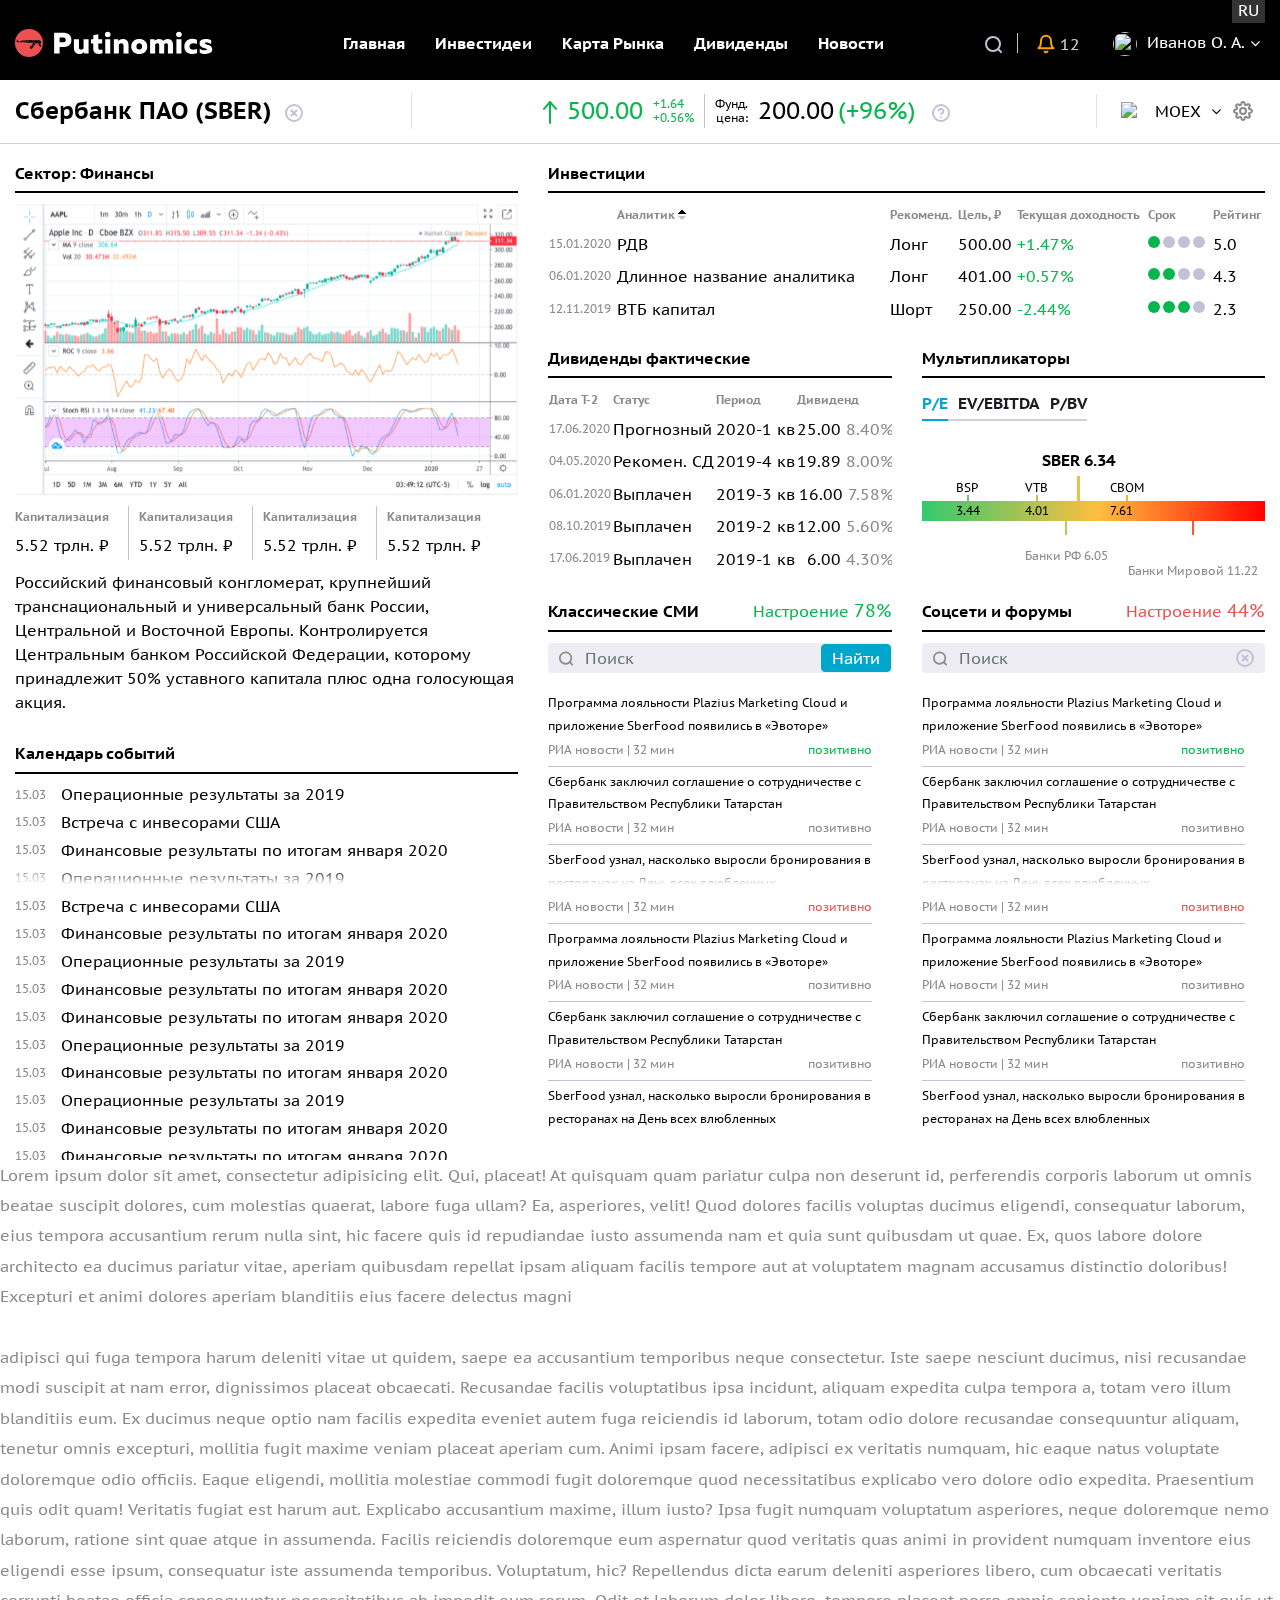
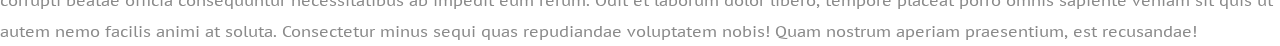
==== index.html @ d582cede "Upload" ====
<!DOCTYPE html>
<html lang="zxx" class="no-js">

<head>
	<!-- Mobile Specific Meta -->
	<meta name="viewport" content="width=device-width, initial-scale=1, shrink-to-fit=no">
	<!-- Favicon-->
	<link rel="shortcut icon" href="assets/img/fav.png">
	<!-- Author Meta -->
	<meta name="author" content="webfirefly">
	<!-- Meta Description -->
	<meta name="description" content="">
	<!-- Meta Keyword -->
	<meta name="keywords" content="">
	<!-- meta character set -->
	<meta charset="UTF-8">
	<!-- Site Title -->
	<title>Putinomics</title>

	<!--
		CSS
		============================================= -->
	<link href="https://fonts.googleapis.com/css?family=PT+Sans+Caption:400,700&display=swap" rel="stylesheet">
	<link rel="stylesheet" href="assets/css/linearicons.css">
	<link rel="stylesheet" href="assets/css/font-awesome.min.css">
	<link rel="stylesheet" href="assets/css/bootstrap.css">
	<link rel="stylesheet" href="assets/css/main.css">
</head>

<body>
	<!-- Preloader -->
    <div class="preeloader">
		
		<div class="loader">
			<span class="bounce1"></span>
			<span class="bounce2"></span>
			<span class="bounce3"></span>
		</div>
	</div>
<div class="full-wrapper">
	<!-- start header area wrap  -->
	<div class="header-wraper">
		<!--start navigation area-->
		<header class="header_area">
			<div class="main_menu">
				<nav class="navbar navbar-expand-xl navbar-light">
					<div class="container">
						<div class="row align-items-center w-100">
							<div class="col-xl-3 col-md-3 col-4 p-0">
								<!-- Brand and toggle get grouped for better mobile display -->
								<a class="navbar-brand logo_h" href="index.html">
									<svg width="198" height="28" viewBox="0 0 198 28" fill="none" xmlns="http://www.w3.org/2000/svg">
										<path fill-rule="evenodd" clip-rule="evenodd" d="M39.1357 3.83344H47.3644C52.5037 3.83344 56.4249 5.48697 56.4249 10.92C56.4249 16.353 52.5037 17.977 47.3644 18.0065H44.6314V24.5025H39.1357V3.83344ZM50.7807 10.92C50.7807 9.05977 49.2954 8.55781 47.6318 8.55781H44.6314V13.2822H47.6318C49.2954 13.2822 50.7807 12.7802 50.7807 10.92ZM68.5524 10.3294H73.6025V24.5025H69.1465V22.8785C67.9582 24.1482 66.5026 24.9454 64.6014 24.9454C60.6801 24.9454 58.8977 22.3175 58.8977 19.1286V10.3294H63.9479V18.4494C63.9479 19.9553 64.8688 20.664 66.1164 20.664C67.2453 20.664 68.1068 19.9849 68.5524 19.4238V10.3294ZM78.2736 6.34326L83.3237 5.16217V10.3294H87.1855V14.4633H83.3237V19.0695C83.3237 20.1916 83.9178 20.8116 85.1952 20.8116C86.027 20.8116 86.7102 20.723 87.4826 20.4573V24.3549C86.3537 24.7388 85.0764 24.9454 83.6207 24.9454C80.858 24.9454 78.2736 23.8234 78.2736 20.0734V14.4633H76.0159V10.3294H78.2736V6.34326ZM95.2729 24.5025H90.2228V10.3294H95.2729V24.5025ZM95.6294 5.54602C95.6294 7.49482 94.2926 8.32159 92.7478 8.32159C91.2328 8.32159 89.8663 7.49482 89.8663 5.54602C89.8663 3.62675 91.2328 2.79999 92.7478 2.79999C94.2926 2.79999 95.6294 3.62675 95.6294 5.54602ZM103.301 11.9534C104.489 10.6838 105.945 9.88653 107.846 9.88653C111.767 9.88653 113.55 12.5145 113.55 15.7034V24.5025H108.499V16.3825C108.499 14.8766 107.579 14.168 106.331 14.168C105.202 14.168 104.341 14.8471 103.895 15.4081V24.5025H98.8448V10.3294H103.301V11.9534ZM116.23 17.416C116.23 12.3964 119.973 9.88653 124.251 9.88653C128.529 9.88653 132.272 12.3964 132.272 17.416C132.272 22.4356 128.529 24.9454 124.251 24.9454C119.973 24.9454 116.23 22.4356 116.23 17.416ZM127.073 17.416C127.073 15.8215 126.331 14.3156 124.251 14.3156C122.172 14.3156 121.429 15.8215 121.429 17.416C121.429 19.0105 122.172 20.5163 124.251 20.5163C126.331 20.5163 127.073 19.0105 127.073 17.416ZM140.151 24.5025H135.101V10.3294H139.557V11.8353C140.3 10.9495 141.904 9.88653 143.954 9.88653C146.093 9.88653 147.4 10.7428 148.172 11.8353C149.331 10.7724 150.846 9.88653 152.717 9.88653C156.995 9.88653 157.975 13.3117 157.975 15.4081V24.5025H152.925V15.851C152.925 14.729 152.182 14.168 151.291 14.168C150.608 14.168 149.836 14.4633 149.212 15.0833V24.5025H144.162V15.851C144.162 14.729 143.419 14.168 142.528 14.168C141.726 14.168 140.805 14.5814 140.151 15.4081V24.5025ZM166.449 24.5025H161.399V10.3294H166.449V24.5025ZM166.805 5.54602C166.805 7.49482 165.468 8.32159 163.924 8.32159C162.409 8.32159 161.042 7.49482 161.042 5.54602C161.042 3.62675 162.409 2.79999 163.924 2.79999C165.468 2.79999 166.805 3.62675 166.805 5.54602ZM169.308 17.7113C169.308 12.1306 173.467 9.85701 177.536 9.85701C179.081 9.85701 180.626 10.2113 181.933 10.8314V15.1129C180.953 14.5518 179.586 14.1385 178.309 14.1385C176.318 14.1385 174.506 14.9948 174.506 17.416C174.506 19.6601 176.289 20.664 178.22 20.664C179.705 20.664 181.101 20.2801 182.081 19.7191V24.0006C180.656 24.5911 178.992 24.9454 177.18 24.9454C173.199 24.9454 169.308 22.7309 169.308 17.7113ZM184.584 14.4042C184.584 10.9495 187.614 9.88653 190.793 9.88653C192.872 9.88653 194.654 10.3885 196.17 11.0972V15.0833C194.922 14.227 192.813 13.5774 191.149 13.5774C190.525 13.5774 189.783 13.6956 189.783 14.2861C189.783 16.2644 197.269 15.1129 197.269 20.3687C197.269 23.912 194.06 24.9454 190.466 24.9454C188.238 24.9454 186.248 24.5025 184.733 23.6462V19.6601C186.307 20.6935 188.505 21.166 190.199 21.166C191.446 21.166 192.07 20.9593 192.07 20.4573C192.07 18.5971 184.584 19.5124 184.584 14.4042Z" fill="white"/>
										<ellipse cx="13.9771" cy="14" rx="13.9771" ry="14" fill="#ED5051"/>
										<path fill-rule="evenodd" clip-rule="evenodd" d="M14.0815 11.1409L14.1283 11.3029L14.2002 11.306L14.1774 12.1834H13.8149C13.8149 12.1834 13.7844 11.2448 13.937 11.1409C14.0667 11.1452 14.0815 11.1409 14.0815 11.1409ZM15.8866 12.2708C15.8866 12.2708 15.9094 13.5675 15.9133 13.7143C15.8293 13.7108 15.6843 13.8087 15.6843 13.8087L15.6514 12.2708H15.8866ZM6.95885 13.0572V12.9779H9.03817L9.1297 13.0789L6.95885 13.0572ZM9.07377 12.1414V12.3756H6.97786L6.95885 12.1414H9.07377ZM5.49248 13.0502H2.74299L2.77732 12.9908L3.17028 12.9931L3.2135 12.936H5.49248V13.0502ZM2.07132 11.4705C2.07132 11.3569 2.17234 11.2643 2.29641 11.2643C2.42059 11.2643 2.52155 11.3569 2.52155 11.4705C2.52155 11.5843 2.42059 11.6768 2.29641 11.6768C2.17234 11.6768 2.07132 11.5843 2.07132 11.4705ZM9.80883 11.2396L9.67528 11.3864L9.16027 11.376L9.10682 11.4178L6.59253 11.4144L6.31029 11.6276L6.13473 11.9771L5.80274 12.2463L5.57766 12.2882L5.42556 12.3878C5.42556 12.3878 3.31145 12.4176 3.25037 12.3861C3.1894 12.3546 3.21992 12.2463 3.21992 12.2463C3.21992 12.2463 2.73531 11.3655 2.6933 11.2851C2.6514 11.2047 2.76981 11.1965 2.76825 11.0609C2.76588 10.8477 2.55605 10.8586 2.55605 10.8586L2.48353 10.8062L2.08883 10.8332C2.08883 10.8332 1.98805 10.8702 1.92119 10.9808C1.90033 11.0312 1.90478 11.1457 1.95136 11.2049C1.97696 11.5054 1.97228 11.9247 1.97228 11.9247L1.90744 11.9527L1.88074 12.1938L1.70518 12.3535H1.49414L1.39746 12.4653V12.6843L1.49414 12.936H1.65693C1.65693 12.936 1.72812 12.8848 1.78406 12.936C1.8604 12.95 2.02313 13.0199 2.05364 13.1178C2.08421 13.2156 2.22152 13.2762 2.36905 13.2762C2.51658 13.2762 2.62852 13.2063 2.62852 13.2063L6.33699 13.2459L6.44378 13.3228H6.73376L6.79473 13.2529L9.69441 13.2809L9.73093 13.0155L9.88072 12.9077C9.89308 12.2522 9.78409 11.3405 9.9767 11.2292L9.80883 11.2396ZM2.29641 11.6316C2.1995 11.6316 2.12068 11.5594 2.12068 11.4705C2.12068 11.3818 2.1995 11.3095 2.29641 11.3095C2.39338 11.3095 2.47226 11.3818 2.47226 11.4705C2.47226 11.5594 2.39338 11.6316 2.29641 11.6316ZM23.2641 14.0358C23.1683 14.2844 22.9832 14.1282 22.8838 14.3224C22.7923 14.7768 22.4374 14.8642 22.3535 14.8887C22.2696 14.9132 22.0439 14.8294 22.2739 14.7779C22.8927 14.6009 22.6039 14.0556 22.4589 14.0104C22.4589 14.0104 23.17 14.0242 23.2641 14.0358ZM22.9004 15.2242C22.7627 15.2252 21.9491 15.1824 21.5828 15.1777C21.2165 15.173 21.1365 14.9306 21.1365 14.9306L21.0449 14.9236C21.0449 14.9236 20.9915 14.8188 20.9076 14.8572C20.8728 14.8732 20.9304 14.9516 20.9076 14.9551C20.8846 14.9586 20.8503 15.0075 20.8503 15.0075L20.8809 15.3221H20.816C20.816 15.3221 20.6939 15.046 20.648 14.8677C20.3467 14.7524 20.5222 14.0778 20.5222 14.0778L21.303 14.0964C21.303 14.0964 21.2471 14.8235 21.2827 14.884C21.3183 14.9446 21.4658 15.0378 21.5981 15.0658C21.7303 15.0937 22.8002 15.0954 22.9122 15.094C23.0171 15.0925 23.2238 14.9724 23.2641 14.8816C23.3099 14.9096 23.3738 14.9776 23.3738 14.9776C23.3738 14.9776 23.1898 15.2224 22.9004 15.2242ZM15.8752 12.2428L14.2193 12.2079L14.2372 11.1202C14.3241 10.9092 14.6276 11.0264 14.6276 11.0264L14.6559 10.9759L14.8527 10.953C14.8527 10.953 14.9532 10.8836 15.0037 10.884C15.0542 10.8845 15.1732 10.9636 15.1732 10.9636L15.4707 10.9601L15.4898 11.009C15.4898 11.009 16.0974 11.0087 16.1508 11.0087C16.2042 11.0087 16.1828 10.9241 16.3621 10.9224C16.5181 10.9211 16.5504 11.0299 16.5504 11.0299L16.7183 11.0195L16.8633 10.8796H16.9778L16.9472 11.1627L16.5771 11.1802L16.5695 11.2642L16.8175 11.2781V11.5437L16.6725 11.5996L16.6775 11.9249L15.9019 11.9352L15.8752 12.2428ZM23.2991 14.0414L25.6982 14.1477V14.2316L23.292 14.3924L23.2991 14.0414ZM23.7055 12.9519C23.7622 12.9519 23.8083 12.9941 23.8083 13.046C23.8083 13.098 23.7622 13.1402 23.7055 13.1402C23.6487 13.1402 23.6026 13.098 23.6026 13.046C23.6026 12.9941 23.6487 12.9519 23.7055 12.9519ZM20.6568 13.4905C20.7384 13.4905 20.8048 13.5514 20.8048 13.6261C20.8048 13.7009 20.7384 13.7617 20.6568 13.7617C20.5751 13.7617 20.5087 13.7009 20.5087 13.6261C20.5087 13.5514 20.5751 13.4905 20.6568 13.4905ZM22.7907 13.6279C22.8723 13.6279 22.9387 13.6886 22.9387 13.7634C22.9387 13.8382 22.8723 13.899 22.7907 13.899C22.7091 13.899 22.6426 13.8382 22.6426 13.7634C22.6426 13.6886 22.7091 13.6279 22.7907 13.6279ZM21.2458 13.3666C21.3275 13.3666 21.3939 13.4275 21.3939 13.5022C21.3939 13.577 21.3275 13.6379 21.2458 13.6379C21.1643 13.6379 21.0979 13.577 21.0979 13.5022C21.0979 13.4275 21.1643 13.3666 21.2458 13.3666ZM16.2047 13.4924V13.0531C16.2047 13.0454 16.208 13.0383 16.2139 13.0329C16.2199 13.0274 16.2277 13.0244 16.236 13.0244H19.1931C19.2021 13.0244 19.2106 13.0277 19.2171 13.0335C19.2234 13.0394 19.227 13.0472 19.227 13.0555V13.4514C19.227 13.4701 19.219 13.4878 19.2046 13.5011C19.19 13.5144 19.1708 13.5217 19.1503 13.5217H16.2366C16.2281 13.5217 16.22 13.5186 16.2141 13.5131C16.2081 13.5076 16.2047 13.5003 16.2047 13.4924ZM16.1554 13.0531C16.1554 13.0334 16.1638 13.0149 16.1791 13.0009C16.1943 12.9868 16.2145 12.9792 16.236 12.9792H19.1931C19.2152 12.9792 19.2362 12.9872 19.2519 13.0015C19.2677 13.016 19.2763 13.0351 19.2763 13.0555V13.4514C19.2763 13.4822 19.2633 13.5112 19.2395 13.533C19.2156 13.5549 19.184 13.5668 19.1503 13.5668H16.2366C16.215 13.5668 16.1946 13.5591 16.1792 13.5451C16.1638 13.531 16.1554 13.5123 16.1554 13.4924V13.0531ZM20.8541 13.6261C20.8541 13.7258 20.7656 13.807 20.6568 13.807C20.5478 13.807 20.4594 13.7258 20.4594 13.6261C20.4594 13.5264 20.5478 13.4453 20.6568 13.4453C20.7656 13.4453 20.8541 13.5264 20.8541 13.6261ZM21.4432 13.5022C21.4432 13.602 21.3547 13.6831 21.2458 13.6831C21.137 13.6831 21.0485 13.602 21.0485 13.5022C21.0485 13.4026 21.137 13.3214 21.2458 13.3214C21.3547 13.3214 21.4432 13.4026 21.4432 13.5022ZM22.988 13.7634C22.988 13.8632 22.8995 13.9442 22.7907 13.9442C22.6819 13.9442 22.5933 13.8632 22.5933 13.7634C22.5933 13.6638 22.6819 13.5826 22.7907 13.5826C22.8995 13.5826 22.988 13.6638 22.988 13.7634ZM23.8577 13.046C23.8577 13.1229 23.7894 13.1854 23.7055 13.1854C23.6216 13.1854 23.5533 13.1229 23.5533 13.046C23.5533 12.9692 23.6216 12.9066 23.7055 12.9066C23.7894 12.9066 23.8577 12.9692 23.8577 13.046ZM26.1226 13.111C26.1226 13.1775 26.0636 13.2316 25.991 13.2316C25.9185 13.2316 25.8594 13.1775 25.8594 13.111C25.8594 13.0446 25.9185 12.9905 25.991 12.9905C26.0636 12.9905 26.1226 13.0446 26.1226 13.111ZM15.9733 13.6531C15.9733 13.6531 20.293 13.8315 20.3229 13.8503C20.3527 13.8692 20.5335 14.0326 20.5335 14.0326L21.2973 14.0603L21.3387 13.938L23.2997 14.0079L25.6982 14.1206L25.8051 14.0778L26.1966 13.3258L26.1915 12.8281L15.9498 12.7758L15.9733 13.6531ZM25.991 13.0357C26.0363 13.0357 26.0733 13.0695 26.0733 13.111C26.0733 13.1526 26.0363 13.1864 25.991 13.1864C25.9456 13.1864 25.9088 13.1526 25.9088 13.111C25.9088 13.0695 25.9456 13.0357 25.991 13.0357ZM26.1884 12.5252L26.191 12.7859L15.9492 12.7538L15.9286 11.9876L16.6704 11.9779L16.6735 12.0808C16.6088 12.0977 16.5795 12.328 16.7886 12.3275C17.0847 12.3268 18.086 12.3238 18.2 12.3266C18.3141 12.3294 18.308 12.417 18.308 12.4622C18.308 12.5074 18.3111 12.6091 18.5917 12.6119C18.8723 12.6148 25.8573 12.6382 25.9601 12.6364C26.081 12.6271 26.1041 12.5084 26.1041 12.5084L26.1884 12.5252ZM25.5458 11.9621L25.6339 11.9668C25.9112 12.2175 26.0329 12.3688 26.0486 12.4763C26.0532 12.4974 26.008 12.5781 25.9129 12.578C25.8177 12.578 18.9104 12.5789 18.6103 12.5639C18.31 12.5488 18.3511 12.4876 18.347 12.3953C18.3429 12.3031 18.2504 12.2993 18.1846 12.2973C18.1188 12.2955 16.8966 12.2898 16.837 12.2898C16.7773 12.2898 16.6818 12.3007 16.6673 12.2066C16.653 12.1123 16.7245 12.0921 16.7245 12.0921L16.7145 11.9779L25.5458 11.9621ZM16.8823 11.3609C17.1215 11.3655 24.8715 11.4004 24.9632 11.4004C25.1531 11.4188 25.4831 11.7648 25.5665 11.9247H16.7217L16.7145 11.6241L16.8442 11.5892L16.8823 11.3609ZM26.3291 17.1886C26.0592 17.8111 25.3752 17.8038 25.0547 17.8037C24.8258 17.8037 24.6498 17.755 24.6274 17.594C24.5359 16.9369 23.9658 15.7436 23.7423 15.2522C23.6851 15.1264 23.4219 14.9446 23.2806 14.8538C23.1394 14.7628 23.2806 14.4518 23.2806 14.4518C24.081 14.3956 25.6818 14.2498 25.7135 14.3155C25.8142 14.5922 25.4794 14.8142 25.6016 15.1777C25.7237 15.5411 26.2374 16.6643 26.2986 16.8181C26.3595 16.9719 26.377 17.0779 26.3291 17.1886ZM13.2044 13.6257C11.7292 13.6305 10.2743 13.4207 9.75543 13.4277C9.69776 13.3098 9.73463 12.9884 9.94313 12.9624C9.93209 12.6289 9.92175 12.2428 9.92175 12.2428H10.4079L10.5414 12.3266H11.4799L11.6097 12.2428H12.4108L12.5291 12.3476H13.4906L13.5669 12.2428H15.6106L15.6514 13.8261C15.6514 13.8261 15.6615 13.9194 15.2189 13.9147C14.7764 13.91 14.6797 13.6211 13.2044 13.6257ZM13.895 11.1418C13.7582 11.2502 13.7654 12.1062 13.7654 12.1062C13.7654 12.1062 13.6966 12.0995 13.5173 12.096C13.4372 12.0261 12.6932 12.047 12.6207 12.047C12.5482 12.047 12.5177 12.096 12.5177 12.096C12.5177 12.096 11.9951 12.1169 11.7051 12.1169C11.4838 12.0051 10.1942 12.1099 10.1484 12.1169C10.1027 12.124 10.1294 12.1834 10.1294 12.1834H9.95006C9.94365 11.9807 9.82917 11.2122 10.1115 11.207C10.6101 11.1979 13.8531 11.1325 13.895 11.1418ZM16.6907 19.0517C18.1539 18.161 19.786 15.4393 19.8315 14.1952L19.8808 14.1967C19.8349 15.4503 18.1915 18.1923 16.718 19.0893L16.6907 19.0517ZM16.4603 19.3323L15.3666 17.9537L15.4064 17.9271L16.5002 19.3058L16.4603 19.3323ZM15.9744 19.6178L14.9793 18.2239L15.0207 18.1992L16.0157 19.593L15.9744 19.6178ZM18.3551 13.8859C18.1859 15.2281 17.1544 17.1496 15.7212 18.042L15.6934 18.0045C17.1149 17.1195 18.1381 15.2128 18.3061 13.8807L18.3551 13.8859ZM18.7665 14.0783C18.7533 14.6144 18.4193 15.4646 17.8947 16.2972C17.3263 17.1995 16.6387 17.9226 16.0081 18.2816L15.9821 18.2432C17.3067 17.4893 18.6901 15.1838 18.7171 14.0773L18.7665 14.0783ZM19.1448 14.1055C19.1448 14.6975 18.8063 15.5814 18.2394 16.4703C17.647 17.3989 16.9207 18.1546 16.2467 18.5433L16.2204 18.5051C17.674 17.6666 19.0954 15.2771 19.0954 14.1055H19.1448ZM19.5149 14.147C19.5149 15.3446 17.9145 18.0182 16.4768 18.8325L16.4508 18.7942C17.8775 17.986 19.4655 15.3344 19.4655 14.147H19.5149ZM17.6686 13.8087C17.7474 13.8552 17.7948 13.8719 17.7878 13.9426C17.6912 14.9377 16.8112 16.9136 14.7764 18.0485C14.6914 18.0958 14.5627 18.0951 14.6594 18.2442C14.8827 18.5887 15.6618 19.765 15.7581 19.8846C15.7976 19.9335 15.8798 19.9344 15.9209 19.9895C15.9375 20.0116 16.0065 19.9405 16.0507 19.915C18.0685 18.746 19.7362 16.572 20.2194 14.4739C20.2744 14.2358 20.423 14.3504 20.423 14.3504L20.4841 14.0429L20.3161 13.9149L17.6686 13.8087Z" fill="#0A0B09"/>
									</svg>								
								</a>
							</div>
							<div class="col-xl-6 col-lg-4 col-sm-12 order-xl-2 order-lg-2 order-3  order-sm-3  header-navmenu ">
								<div class="collapse navbar-collapse offset" id="navbarSupportedContent">
									<ul class="nav navbar-nav menu_nav ml-auto">
										<li class="nav-item"><a href="#">Главная</a></li>
										<li class="nav-item"><a href="#">Инвестидеи</a></li>
										<li class="nav-item"><a href="#">Карта рынка</a></li>
										<li class="nav-item"><a href="#">Дивиденды</a></li>
										<li class="nav-item"><a href="#">Новости</a></li>
									</ul>
								</div>
								<div class="header-filter collapse search-area" id="search-box">
										<form class="search-item-box" autocomplete="off" action="/action_page.php">
										<div class="autocomplete">
											<span class="icon"><i class="fa fa-search"></i></span>
											<input id="myInput" type="text" name="myCountry" placeholder="Поиск по сайту">
											<button class="btn btn-close"  type="button" data-toggle="collapse" data-target=".search-area" aria-expanded="false" aria-controls="search-box">
												Найти
											</button>
											<ul class="suggest_results" >
												<li><a href="#">Ключевое слово 1</a></li>
												<li><a href="#">Ключевое слово 2</a></li>
												<li><a href="#">Ключевое слово 3</a></li>
												<li><a href="#">Ключевое слово 4</a></li>
												<li><a href="#">Ключевое слово 5</a></li>
												<li><a href="#">Ключевое слово 6</a></li>
											</ul>
										</div>
									</form>
								</div>
							</div>
							<div class="col-xl-3  col-lg-5 col-md-9  col-8 order-sm-2  order-lg-3 order-xl-3 text-right p-0 userbar-navmenu">
								<ul class="user-bars">
									<li class="nav-item">
										<button class="btn btn-search" type="button" data-toggle="collapse" data-target=".search-area" aria-expanded="false" aria-controls="search-box">
											<svg width="17" height="17" viewBox="0 0 17 17" fill="none" xmlns="http://www.w3.org/2000/svg">
												<path d="M8 15C11.866 15 15 11.866 15 8C15 4.13401 11.866 1 8 1C4.13401 1 1 4.13401 1 8C1 11.866 4.13401 15 8 15Z" stroke="#C2C2D6" stroke-width="2" stroke-linecap="round" stroke-linejoin="round"/>
												<path d="M16 16L13 13" stroke="#C2C2D6" stroke-width="2" stroke-linecap="round" stroke-linejoin="round"/>
											</svg>																	
										</button>
									</li>
									
									<li class="nav-item">
										<a class="notification" href="#">
											<svg width="18" height="20" viewBox="0 0 18 20" fill="none" xmlns="http://www.w3.org/2000/svg">
												<path d="M14 6.66669C14 5.3406 13.4732 4.06883 12.5355 3.13115C11.5979 2.19347 10.3261 1.66669 9 1.66669C7.67392 1.66669 6.40215 2.19347 5.46447 3.13115C4.52678 4.06883 4 5.3406 4 6.66669C4 12.5 1.5 14.1667 1.5 14.1667H16.5C16.5 14.1667 14 12.5 14 6.66669Z" stroke="#F9A400" stroke-width="2" stroke-linecap="round" stroke-linejoin="round"/>
												<path d="M10.4417 17.5C10.2952 17.7526 10.0849 17.9622 9.83187 18.1079C9.57886 18.2537 9.292 18.3304 9.00002 18.3304C8.70803 18.3304 8.42117 18.2537 8.16816 18.1079C7.91515 17.9622 7.70486 17.7526 7.55835 17.5" stroke="#F9A400" stroke-width="2" stroke-linecap="round" stroke-linejoin="round"/>
											</svg>										
											<span>12</span>
										</a>
									</li>
									<li class="nav-item user-menu dropdown">
										<button class="btn btn-user" type="button" id="dropdownMenuButton" data-toggle="dropdown" aria-haspopup="true" aria-expanded="false">
											<img src="https://previews.123rf.com/images/alphaspirit/alphaspirit1504/alphaspirit150400118/38665682-simple-young-man-face-smiling-and-optimistic.jpg" alt="" class="user-photo">Иванов О. А.
										</button>
										<div class="dropdown-menu" aria-labelledby="dropdownMenuButton">
											<a class="dropdown-item" href="index-dark.html">
												<svg width="18" height="18" viewBox="0 0 18 18" fill="none" xmlns="http://www.w3.org/2000/svg">
												<path d="M16.5004 9.65833C16.3693 11.0768 15.837 12.4287 14.9656 13.5557C14.0943 14.6826 12.92 15.5382 11.5802 16.0221C10.2403 16.5061 8.79039 16.5984 7.39999 16.2884C6.00959 15.9784 4.73623 15.2788 3.72893 14.2715C2.72162 13.2642 2.02202 11.9908 1.712 10.6004C1.40197 9.21001 1.49434 7.76007 1.97829 6.42025C2.46224 5.08042 3.31776 3.90614 4.44475 3.03479C5.57174 2.16345 6.92357 1.63109 8.34207 1.5C7.51158 2.62356 7.11195 4.00787 7.21585 5.40118C7.31975 6.79448 7.92029 8.10422 8.90824 9.09217C9.89619 10.0801 11.2059 10.6807 12.5992 10.7846C13.9925 10.8885 15.3768 10.4888 16.5004 9.65833Z" stroke="white" stroke-width="2" stroke-linecap="round" stroke-linejoin="round"/>
												</svg>
												Вкл. темную тему</a>
											<a class="dropdown-item" href="#">
												<svg width="18" height="18" viewBox="0 0 18 18" fill="none" xmlns="http://www.w3.org/2000/svg">
													<path d="M6 17H2.66667C2.22464 17 1.80072 16.8127 1.48816 16.4793C1.17559 16.1459 1 15.6937 1 15.2222V2.77778C1 2.30628 1.17559 1.8541 1.48816 1.5207C1.80072 1.1873 2.22464 1 2.66667 1H6" stroke="white" stroke-width="2" stroke-linecap="round" stroke-linejoin="round"/>
													<path d="M12.333 13.1668L16.4997 9.00016L12.333 4.8335" stroke="white" stroke-width="2" stroke-linecap="round" stroke-linejoin="round"/>
													<path d="M16.5 9H6.5" stroke="white" stroke-width="2" stroke-linecap="round" stroke-linejoin="round"/>
												</svg>
												Выйти</a>
										</div>				
									</li>
									<li class="nav-item language-select dropdown">
										<button class="btn btn-language" type="button" id="dropdownMenuButton" data-toggle="dropdown" aria-haspopup="true" aria-expanded="false">
											RU
										</button>
										<div class="dropdown-menu" aria-labelledby="dropdownMenuButton">
											<a class="dropdown-item" href="#">Language RU</a>
											<a class="dropdown-item selected" href="#">Русский</a>
											<a class="dropdown-item" href="#">English</a>
											<a class="dropdown-item" href="#">Deutsch</a>
										</div>
									</li>
									<button class="navbar-toggler" type="button" data-toggle="collapse"
									data-target="#navbarSupportedContent" aria-controls="navbarSupportedContent"
									aria-expanded="false" aria-label="Toggle navigation">
									<span class="icon-bar"></span>
									<span class="icon-bar"></span>
									<span class="icon-bar"></span>
								</button>
								</ul>
							</div>
						</div>
					</div>
				</nav>
			</div>
		</header>
		<!--Nomal Header-->
		<div class="header-bottom">
			<div class="container">
				<div class="row align-items-center">
					<div class="col-lg-4 col-md-8 col-sm-7 col-xs-7">
						<div class="h3 single-items border-right pr-4">
							<span class="text">Сбербанк ПАО (SBER)</span>
							<button class="btn icon btn-filter-item" type="button" data-toggle="collapse" data-target=".filter-item" aria-expanded="false" aria-controls="filter-item">
								<svg width="18" height="18" class="svg-hover" viewBox="0 0 18 18" fill="none" xmlns="http://www.w3.org/2000/svg">
									<path d="M9 17C13.4183 17 17 13.4183 17 9C17 4.58172 13.4183 1 9 1C4.58172 1 1 4.58172 1 9C1 13.4183 4.58172 17 9 17Z" stroke="#C2C2D6" stroke-width="2" stroke-linecap="round" stroke-linejoin="round"/>
									<path d="M11.5 6.5L6.5 11.5" stroke="#C2C2D6" stroke-width="2" stroke-linecap="round" stroke-linejoin="round"/>
									<path d="M6.5 6.5L11.5 11.5" stroke="#C2C2D6" stroke-width="2" stroke-linecap="round" stroke-linejoin="round"/>
								</svg>
							</button>
						</div>
					</div>
					<div class="col-lg-6 order-xl-2 order-lg-2  order-md-3 order-sm-3 order-xs-3">
						<div class="single-items text-center">
							<div class="currency-area">
							<div class="currency-animated">
									<div class="currency-item-1">
										<div class="d-flex align-items-center">
											<span class="icon">
												<svg width="14" height="23" viewBox="0 0 14 23" fill="none" xmlns="http://www.w3.org/2000/svg">
													<path d="M7 21.9999V1.48828" stroke="#08B64D" stroke-width="2" stroke-linecap="round" stroke-linejoin="round"/>
													<path d="M1 7.83721L7 1L13 7.83721" stroke="#08B64D" stroke-width="2" stroke-linecap="round" stroke-linejoin="round"/>
												</svg>					
											</span>

											<div class="high-text text-primary h4">
												500.00
												<span class="right-text h6">
													+1.64 <span class="d-block">+0.56%</span>
												</span>
											</div>
											<span class="line-br"></span>
											<div class="block-text text-black">
												Фунд. <span class="d-block">цена:</span>
											</div>
											
											<div class="low-text text-black h4">
												200.00
												<span class="text-primary ml-1">(+96%)</span>
											</div>
										</div>
									</div>
									<div class="currency-item-2">
										<div class="d-flex align-items-center">
											<span class="icon">
												<svg width="14" height="23"  viewBox="0 0 14 23" fill="none" xmlns="http://www.w3.org/2000/svg">
													<path d="M7 1.00003V21.5117" stroke="#ED5051" stroke-width="2" stroke-linecap="round" stroke-linejoin="round"/>
													<path d="M1 15.1628L7 22L13 15.1628" stroke="#ED5051" stroke-width="2" stroke-linecap="round" stroke-linejoin="round"/>
												</svg>					
											</span>

											<div class="low-text text-red h4">
												257.00
												<span class="right-text h6">
													-1.19 <span class="d-block">-0.56%</span>
												</span>
											</div>
											<span class="line-br"></span>
											<div class="block-text text-black">
												Фунд. <span class="d-block">цена:</span>
											</div>

											<div class="low-text text-black h4">
												200.00
												<span class="text-red">(-23%)</span>
											</div>
										</div>
									</div>
								</div>						
							</div>						
							<span class="ml-3 faq-icon collapsed "  data-toggle="modal" data-target="#exampleModal">
								<svg width="18" height="18"  class="svg-hover"  viewBox="0 0 18 18" fill="none" xmlns="http://www.w3.org/2000/svg">
									<path d="M9 17C13.4183 17 17 13.4183 17 9C17 4.58172 13.4183 1 9 1C4.58172 1 1 4.58172 1 9C1 13.4183 4.58172 17 9 17Z" stroke="#C2C2D6" stroke-width="2" stroke-linecap="round" stroke-linejoin="round"/>
									<path d="M6.5752 6.49999C6.77112 5.94304 7.15782 5.47341 7.66682 5.17426C8.17583 4.87512 8.77427 4.76577 9.35618 4.86558C9.93808 4.96539 10.4659 5.26792 10.8461 5.71959C11.2263 6.17126 11.4344 6.74292 11.4335 7.33332C11.4335 8.99999 8.93353 9.83332 8.93353 9.83332" stroke="#C2C2D6" stroke-width="2" stroke-linecap="round" stroke-linejoin="round"/>
									<path d="M9 13.1667H9.00833" stroke="#C2C2D6" stroke-width="2" stroke-linecap="round" stroke-linejoin="round"/>
								</svg>
							</span>
						</div>
					</div>
					<div class="col-lg-2 col-md-4  col-sm-5 col-xs-4 order-xl-3 order-lg-3  order-md-2 order-sm-2 order-xs-2">
						<div class="single-items text-right">
							<div class="single-item pl-4 border-left d-inline-block">
								
								<div class="select-user-option">	
									<select name="countries" id="countries">
										<option value='ad' data-image="https://upload.wikimedia.org/wikipedia/en/archive/f/f3/20120812153730%21Flag_of_Russia.svg" data-imagecss="flag ad" data-title="Andorra">MOEX</option>
										<option value='ae' data-image="https://upload.wikimedia.org/wikipedia/en/archive/f/f3/20120812153730%21Flag_of_Russia.svg" data-imagecss="flag ae" data-title="Вкл. темную тему">Площадка</option>
										<option value='af' data-image="https://upload.wikimedia.org/wikipedia/en/archive/f/f3/20120812153730%21Flag_of_Russia.svg" data-imagecss="flag af" data-title="Выйти">Площадка</option>
										<option value='af' data-image="https://upload.wikimedia.org/wikipedia/en/archive/f/f3/20120812153730%21Flag_of_Russia.svg" data-imagecss="flag af" data-title="Выйти">Площадка</option>
									</select>
								</div>

							</div>
							<div class="single-item d-inline-block">
								
								<button class="btn btn-settings" type="button" data-toggle="collapse" data-target=".multi-collapse" aria-expanded="false" aria-controls="setting-overlay">
									<svg width="20" height="20" class="svg-hover" viewBox="0 0 20 20" fill="none" xmlns="http://www.w3.org/2000/svg">
										<path d="M10 13C11.6569 13 13 11.6569 13 10C13 8.34315 11.6569 7 10 7C8.34315 7 7 8.34315 7 10C7 11.6569 8.34315 13 10 13Z" stroke="#8A8A8A" stroke-width="2" stroke-linecap="round" stroke-linejoin="round"/>
										<path d="M16.0545 12.4545C15.9456 12.7013 15.9131 12.9751 15.9613 13.2405C16.0094 13.5059 16.1359 13.7508 16.3245 13.9436L16.3736 13.9927C16.5258 14.1447 16.6465 14.3252 16.7288 14.5238C16.8112 14.7225 16.8536 14.9354 16.8536 15.1505C16.8536 15.3655 16.8112 15.5784 16.7288 15.7771C16.6465 15.9757 16.5258 16.1562 16.3736 16.3082C16.2217 16.4603 16.0412 16.581 15.8425 16.6634C15.6439 16.7457 15.431 16.7881 15.2159 16.7881C15.0009 16.7881 14.7879 16.7457 14.5893 16.6634C14.3906 16.581 14.2102 16.4603 14.0582 16.3082L14.0091 16.2591C13.8163 16.0705 13.5714 15.9439 13.3059 15.8958C13.0405 15.8477 12.7668 15.8802 12.52 15.9891C12.278 16.0928 12.0716 16.265 11.9263 16.4845C11.7809 16.704 11.7029 16.9613 11.7018 17.2245V17.3636C11.7018 17.7976 11.5294 18.2138 11.2225 18.5207C10.9157 18.8276 10.4994 19 10.0655 19C9.63146 19 9.21525 18.8276 8.90837 18.5207C8.60149 18.2138 8.42909 17.7976 8.42909 17.3636V17.29C8.42276 17.0192 8.3351 16.7565 8.17751 16.5362C8.01992 16.3159 7.79969 16.1481 7.54545 16.0545C7.29868 15.9456 7.02493 15.9131 6.75952 15.9613C6.4941 16.0094 6.24919 16.1359 6.05636 16.3245L6.00727 16.3736C5.8553 16.5258 5.67483 16.6465 5.47617 16.7288C5.27752 16.8112 5.06459 16.8536 4.84955 16.8536C4.6345 16.8536 4.42157 16.8112 4.22292 16.7288C4.02426 16.6465 3.84379 16.5258 3.69182 16.3736C3.53967 16.2217 3.41898 16.0412 3.33663 15.8425C3.25428 15.6439 3.21189 15.431 3.21189 15.2159C3.21189 15.0009 3.25428 14.7879 3.33663 14.5893C3.41898 14.3906 3.53967 14.2102 3.69182 14.0582L3.74091 14.0091C3.92953 13.8163 4.05606 13.5714 4.10419 13.3059C4.15231 13.0405 4.11982 12.7668 4.01091 12.52C3.90719 12.278 3.73498 12.0716 3.51547 11.9263C3.29596 11.7809 3.03873 11.7029 2.77545 11.7018H2.63636C2.20237 11.7018 1.78616 11.5294 1.47928 11.2225C1.1724 10.9157 1 10.4994 1 10.0655C1 9.63146 1.1724 9.21525 1.47928 8.90837C1.78616 8.60149 2.20237 8.42909 2.63636 8.42909H2.71C2.98081 8.42276 3.24346 8.3351 3.46379 8.17751C3.68412 8.01992 3.85195 7.79969 3.94545 7.54545C4.05437 7.29868 4.08686 7.02493 4.03873 6.75952C3.99061 6.4941 3.86408 6.24919 3.67545 6.05636L3.62636 6.00727C3.47422 5.8553 3.35352 5.67483 3.27118 5.47617C3.18883 5.27752 3.14644 5.06459 3.14644 4.84955C3.14644 4.6345 3.18883 4.42157 3.27118 4.22292C3.35352 4.02426 3.47422 3.84379 3.62636 3.69182C3.77834 3.53967 3.95881 3.41898 4.15746 3.33663C4.35611 3.25428 4.56905 3.21189 4.78409 3.21189C4.99913 3.21189 5.21207 3.25428 5.41072 3.33663C5.60937 3.41898 5.78984 3.53967 5.94182 3.69182L5.99091 3.74091C6.18374 3.92953 6.42865 4.05606 6.69406 4.10419C6.95948 4.15231 7.23322 4.11982 7.48 4.01091H7.54545C7.78745 3.90719 7.99383 3.73498 8.1392 3.51547C8.28457 3.29596 8.36259 3.03873 8.36364 2.77545V2.63636C8.36364 2.20237 8.53604 1.78616 8.84292 1.47928C9.14979 1.1724 9.56601 1 10 1C10.434 1 10.8502 1.1724 11.1571 1.47928C11.464 1.78616 11.6364 2.20237 11.6364 2.63636V2.71C11.6374 2.97328 11.7154 3.23051 11.8608 3.45002C12.0062 3.66953 12.2126 3.84174 12.4545 3.94545C12.7013 4.05437 12.9751 4.08686 13.2405 4.03873C13.5059 3.99061 13.7508 3.86408 13.9436 3.67545L13.9927 3.62636C14.1447 3.47422 14.3252 3.35352 14.5238 3.27118C14.7225 3.18883 14.9354 3.14644 15.1505 3.14644C15.3655 3.14644 15.5784 3.18883 15.7771 3.27118C15.9757 3.35352 16.1562 3.47422 16.3082 3.62636C16.4603 3.77834 16.581 3.95881 16.6634 4.15746C16.7457 4.35611 16.7881 4.56905 16.7881 4.78409C16.7881 4.99913 16.7457 5.21207 16.6634 5.41072C16.581 5.60937 16.4603 5.78984 16.3082 5.94182L16.2591 5.99091C16.0705 6.18374 15.9439 6.42865 15.8958 6.69406C15.8477 6.95948 15.8802 7.23322 15.9891 7.48V7.54545C16.0928 7.78745 16.265 7.99383 16.4845 8.1392C16.704 8.28457 16.9613 8.36259 17.2245 8.36364H17.3636C17.7976 8.36364 18.2138 8.53604 18.5207 8.84292C18.8276 9.14979 19 9.56601 19 10C19 10.434 18.8276 10.8502 18.5207 11.1571C18.2138 11.464 17.7976 11.6364 17.3636 11.6364H17.29C17.0267 11.6374 16.7695 11.7154 16.55 11.8608C16.3305 12.0062 16.1583 12.2126 16.0545 12.4545V12.4545Z" stroke="#8A8A8A" stroke-width="2" stroke-linecap="round" stroke-linejoin="round"/>
									</svg>
									<svg width="112" height="20" viewBox="0 0 112 20" fill="none" xmlns="http://www.w3.org/2000/svg">
										<path d="M10 13C11.6569 13 13 11.6569 13 10C13 8.34315 11.6569 7 10 7C8.34315 7 7 8.34315 7 10C7 11.6569 8.34315 13 10 13Z" stroke="#00A6CB" stroke-width="2" stroke-linecap="round" stroke-linejoin="round"/>
										<path d="M16.0545 12.4545C15.9456 12.7013 15.9131 12.9751 15.9613 13.2405C16.0094 13.5059 16.1359 13.7508 16.3245 13.9436L16.3736 13.9927C16.5258 14.1447 16.6465 14.3252 16.7288 14.5238C16.8112 14.7225 16.8536 14.9354 16.8536 15.1505C16.8536 15.3655 16.8112 15.5784 16.7288 15.7771C16.6465 15.9757 16.5258 16.1562 16.3736 16.3082C16.2217 16.4603 16.0412 16.581 15.8425 16.6634C15.6439 16.7457 15.431 16.7881 15.2159 16.7881C15.0009 16.7881 14.7879 16.7457 14.5893 16.6634C14.3906 16.581 14.2102 16.4603 14.0582 16.3082L14.0091 16.2591C13.8163 16.0705 13.5714 15.9439 13.3059 15.8958C13.0405 15.8477 12.7668 15.8802 12.52 15.9891C12.278 16.0928 12.0716 16.265 11.9263 16.4845C11.7809 16.704 11.7029 16.9613 11.7018 17.2245V17.3636C11.7018 17.7976 11.5294 18.2138 11.2225 18.5207C10.9157 18.8276 10.4994 19 10.0655 19C9.63146 19 9.21525 18.8276 8.90837 18.5207C8.60149 18.2138 8.42909 17.7976 8.42909 17.3636V17.29C8.42276 17.0192 8.3351 16.7565 8.17751 16.5362C8.01992 16.3159 7.79969 16.1481 7.54545 16.0545C7.29868 15.9456 7.02493 15.9131 6.75952 15.9613C6.4941 16.0094 6.24919 16.1359 6.05636 16.3245L6.00727 16.3736C5.8553 16.5258 5.67483 16.6465 5.47617 16.7288C5.27752 16.8112 5.06459 16.8536 4.84955 16.8536C4.6345 16.8536 4.42157 16.8112 4.22292 16.7288C4.02426 16.6465 3.84379 16.5258 3.69182 16.3736C3.53967 16.2217 3.41898 16.0412 3.33663 15.8425C3.25428 15.6439 3.21189 15.431 3.21189 15.2159C3.21189 15.0009 3.25428 14.7879 3.33663 14.5893C3.41898 14.3906 3.53967 14.2102 3.69182 14.0582L3.74091 14.0091C3.92953 13.8163 4.05606 13.5714 4.10419 13.3059C4.15231 13.0405 4.11982 12.7668 4.01091 12.52C3.90719 12.278 3.73498 12.0716 3.51547 11.9263C3.29596 11.7809 3.03873 11.7029 2.77545 11.7018H2.63636C2.20237 11.7018 1.78616 11.5294 1.47928 11.2225C1.1724 10.9157 1 10.4994 1 10.0655C1 9.63146 1.1724 9.21525 1.47928 8.90837C1.78616 8.60149 2.20237 8.42909 2.63636 8.42909H2.71C2.98081 8.42276 3.24346 8.3351 3.46379 8.17751C3.68412 8.01992 3.85195 7.79969 3.94545 7.54545C4.05437 7.29868 4.08686 7.02493 4.03873 6.75952C3.99061 6.4941 3.86408 6.24919 3.67545 6.05636L3.62636 6.00727C3.47422 5.8553 3.35352 5.67483 3.27118 5.47617C3.18883 5.27752 3.14644 5.06459 3.14644 4.84955C3.14644 4.6345 3.18883 4.42157 3.27118 4.22292C3.35352 4.02426 3.47422 3.84379 3.62636 3.69182C3.77834 3.53967 3.95881 3.41898 4.15746 3.33663C4.35611 3.25428 4.56905 3.21189 4.78409 3.21189C4.99913 3.21189 5.21207 3.25428 5.41072 3.33663C5.60937 3.41898 5.78984 3.53967 5.94182 3.69182L5.99091 3.74091C6.18374 3.92953 6.42865 4.05606 6.69406 4.10419C6.95948 4.15231 7.23322 4.11982 7.48 4.01091H7.54545C7.78745 3.90719 7.99383 3.73498 8.1392 3.51547C8.28457 3.29596 8.36259 3.03873 8.36364 2.77545V2.63636C8.36364 2.20237 8.53604 1.78616 8.84292 1.47928C9.14979 1.1724 9.56601 1 10 1C10.434 1 10.8502 1.1724 11.1571 1.47928C11.464 1.78616 11.6364 2.20237 11.6364 2.63636V2.71C11.6374 2.97328 11.7154 3.23051 11.8608 3.45002C12.0062 3.66953 12.2126 3.84174 12.4545 3.94545C12.7013 4.05437 12.9751 4.08686 13.2405 4.03873C13.5059 3.99061 13.7508 3.86408 13.9436 3.67545L13.9927 3.62636C14.1447 3.47422 14.3252 3.35352 14.5238 3.27118C14.7225 3.18883 14.9354 3.14644 15.1505 3.14644C15.3655 3.14644 15.5784 3.18883 15.7771 3.27118C15.9757 3.35352 16.1562 3.47422 16.3082 3.62636C16.4603 3.77834 16.581 3.95881 16.6634 4.15746C16.7457 4.35611 16.7881 4.56905 16.7881 4.78409C16.7881 4.99913 16.7457 5.21207 16.6634 5.41072C16.581 5.60937 16.4603 5.78984 16.3082 5.94182L16.2591 5.99091C16.0705 6.18374 15.9439 6.42865 15.8958 6.69406C15.8477 6.95948 15.8802 7.23322 15.9891 7.48V7.54545C16.0928 7.78745 16.265 7.99383 16.4845 8.1392C16.704 8.28457 16.9613 8.36259 17.2245 8.36364H17.3636C17.7976 8.36364 18.2138 8.53604 18.5207 8.84292C18.8276 9.14979 19 9.56601 19 10C19 10.434 18.8276 10.8502 18.5207 11.1571C18.2138 11.464 17.7976 11.6364 17.3636 11.6364H17.29C17.0267 11.6374 16.7695 11.7154 16.55 11.8608C16.3305 12.0062 16.1583 12.2126 16.0545 12.4545V12.4545Z" stroke="#00A6CB" stroke-width="2" stroke-linecap="round" stroke-linejoin="round"/>
										<path d="M37.264 15.52C36.912 15.7653 36.448 15.9413 35.872 16.048C35.296 16.1653 34.704 16.224 34.096 16.224C33.3813 16.224 32.6933 16.1173 32.032 15.904C31.3813 15.6907 30.8 15.3493 30.288 14.88C29.7867 14.4107 29.3867 13.808 29.088 13.072C28.7893 12.336 28.64 11.4453 28.64 10.4C28.64 9.312 28.8107 8.4 29.152 7.664C29.4933 6.91733 29.9307 6.32 30.464 5.872C30.9973 5.41333 31.5893 5.08267 32.24 4.88C32.8907 4.67733 33.5307 4.576 34.16 4.576C34.8533 4.576 35.4347 4.61867 35.904 4.704C36.384 4.78933 36.7787 4.89067 37.088 5.008L36.624 6.992C36.3573 6.87467 36.0427 6.78933 35.68 6.736C35.328 6.68267 34.88 6.656 34.336 6.656C33.856 6.656 33.4187 6.736 33.024 6.896C32.64 7.04533 32.3093 7.27467 32.032 7.584C31.7547 7.89333 31.536 8.28267 31.376 8.752C31.2267 9.22133 31.152 9.77067 31.152 10.4C31.152 10.9547 31.2213 11.4613 31.36 11.92C31.4987 12.3787 31.7067 12.7733 31.984 13.104C32.2613 13.4347 32.6133 13.6907 33.04 13.872C33.4667 14.0533 33.9627 14.144 34.528 14.144C35.0507 14.144 35.488 14.096 35.84 14C36.2027 13.904 36.5227 13.7813 36.8 13.632L37.264 15.52ZM37.7658 11.808C37.7658 10.4213 38.1338 9.33333 38.8698 8.544C39.6058 7.75467 40.6564 7.36 42.0218 7.36C42.7364 7.36 43.3604 7.472 43.8938 7.696C44.4271 7.92 44.8698 8.23467 45.2218 8.64C45.5738 9.03467 45.8351 9.504 46.0058 10.048C46.1871 10.5813 46.2778 11.168 46.2778 11.808C46.2778 12.4907 46.1818 13.1093 45.9898 13.664C45.7978 14.208 45.5204 14.672 45.1578 15.056C44.7951 15.44 44.3471 15.7333 43.8138 15.936C43.2911 16.1387 42.6938 16.24 42.0218 16.24C41.2964 16.24 40.6671 16.128 40.1338 15.904C39.6004 15.68 39.1578 15.3707 38.8058 14.976C38.4538 14.5707 38.1924 14.1013 38.0218 13.568C37.8511 13.024 37.7658 12.4373 37.7658 11.808ZM40.0698 11.808C40.0698 12.16 40.1071 12.4907 40.1818 12.8C40.2564 13.1093 40.3684 13.3813 40.5178 13.616C40.6778 13.84 40.8804 14.0213 41.1258 14.16C41.3711 14.2987 41.6698 14.368 42.0218 14.368C43.3231 14.368 43.9738 13.5147 43.9738 11.808C43.9738 11.4347 43.9364 11.0933 43.8618 10.784C43.7978 10.464 43.6858 10.192 43.5258 9.968C43.3764 9.73333 43.1738 9.552 42.9178 9.424C42.6724 9.296 42.3738 9.232 42.0218 9.232C41.4138 9.232 40.9338 9.43467 40.5818 9.84C40.2404 10.2453 40.0698 10.9013 40.0698 11.808ZM49.822 11.696L47.07 7.6H49.79L50.926 9.232L50.91 9.216L51.566 10.704L52.206 9.216L52.19 9.232L53.406 7.6H55.87L53.102 11.632L56.046 16H53.39L52.03 14.112L52.046 14.128L51.374 12.656L50.67 14.128L50.686 14.112L49.31 16H46.846L49.822 11.696ZM57.2926 7.6H58.8926L59.1646 8.64H59.3566C59.6873 8.21333 60.0713 7.89333 60.5086 7.68C60.946 7.46667 61.458 7.36 62.0446 7.36C63.1753 7.36 64.0233 7.70133 64.5886 8.384C65.154 9.056 65.4366 10.128 65.4366 11.6C65.4366 12.304 65.346 12.944 65.1646 13.52C64.9833 14.0853 64.7166 14.576 64.3646 14.992C64.0126 15.3973 63.5753 15.712 63.0526 15.936C62.5406 16.1493 61.9486 16.256 61.2766 16.256C60.914 16.256 60.5993 16.2187 60.3326 16.144C60.066 16.08 59.7993 15.9893 59.5326 15.872V19.184H57.2926V7.6ZM61.3566 9.232C60.8446 9.232 60.45 9.34933 60.1726 9.584C59.8953 9.808 59.682 10.16 59.5326 10.64V13.904C59.714 14.0533 59.9166 14.1707 60.1406 14.256C60.3646 14.3413 60.6473 14.384 60.9886 14.384C61.714 14.384 62.2526 14.16 62.6046 13.712C62.9566 13.2533 63.1326 12.528 63.1326 11.536C63.1326 10.8213 62.994 10.2613 62.7166 9.856C62.45 9.44 61.9966 9.232 61.3566 9.232ZM67.1814 8.176C67.6614 7.96267 68.248 7.78667 68.9414 7.648C69.6454 7.50933 70.3707 7.44 71.1174 7.44C71.704 7.44 72.1947 7.50933 72.5894 7.648C72.9947 7.78667 73.3147 7.98933 73.5494 8.256C73.784 8.512 73.9494 8.82667 74.0454 9.2C74.152 9.56267 74.2054 9.968 74.2054 10.416C74.2054 10.96 74.184 11.4987 74.1414 12.032C74.0987 12.5653 74.0774 13.1307 74.0774 13.728C74.0774 14.1333 74.104 14.528 74.1574 14.912C74.2107 15.296 74.296 15.664 74.4134 16.016H72.5894L72.2214 14.768H72.0294C71.752 15.1413 71.4 15.4613 70.9734 15.728C70.5467 15.9947 69.9974 16.128 69.3254 16.128C68.92 16.128 68.5467 16.0693 68.2054 15.952C67.8747 15.8347 67.5867 15.6693 67.3414 15.456C67.1067 15.232 66.92 14.9707 66.7814 14.672C66.6534 14.3733 66.5894 14.048 66.5894 13.696C66.5894 12.7467 66.904 12.032 67.5334 11.552C68.1734 11.0613 69.1387 10.816 70.4294 10.816C70.728 10.816 71.0267 10.8427 71.3254 10.896C71.624 10.9387 71.832 10.9707 71.9494 10.992C71.9814 10.768 71.9974 10.576 71.9974 10.416C71.9974 10.0107 71.896 9.712 71.6934 9.52C71.4907 9.328 71.112 9.232 70.5574 9.232C70.0454 9.232 69.544 9.296 69.0534 9.424C68.5734 9.54133 68.1467 9.69067 67.7734 9.872L67.1814 8.176ZM70.1094 14.336C70.6107 14.336 71.0107 14.2187 71.3094 13.984C71.608 13.7493 71.8267 13.504 71.9654 13.248V12.288C71.912 12.2667 71.8267 12.2453 71.7094 12.224C71.6027 12.2027 71.48 12.1813 71.3414 12.16C71.2134 12.1387 71.08 12.1227 70.9414 12.112C70.8134 12.1013 70.696 12.096 70.5894 12.096C70.0134 12.096 69.5867 12.2027 69.3094 12.416C69.032 12.6187 68.8934 12.8747 68.8934 13.184C68.8934 13.568 69 13.856 69.2134 14.048C69.4374 14.24 69.736 14.336 70.1094 14.336ZM81.951 12.752H78.767V16H76.527V7.6H78.767V10.72H81.951V7.6H84.191V16H81.951V12.752ZM92.0638 12.208L92.1598 10.784L91.1518 12.192L87.8398 16H86.4958V7.6H88.7358V11.552L88.6558 12.704H88.8478C88.9758 12.5227 89.1038 12.3307 89.2318 12.128C89.3704 11.9253 89.5038 11.7333 89.6318 11.552L92.9598 7.6H94.3038V16H92.0638V12.208ZM103.133 9.584H100.525V16H98.1891V9.584H95.5811V7.6H103.133V9.584ZM106.658 14.128C106.86 14.1707 107.058 14.2027 107.25 14.224C107.442 14.2347 107.623 14.24 107.794 14.24C108.988 14.24 109.586 13.856 109.586 13.088C109.586 12.3733 109.01 12.016 107.858 12.016C107.42 12.016 107.02 12.064 106.658 12.16V14.128ZM106.658 10.608C106.978 10.5547 107.303 10.5173 107.634 10.496C107.964 10.4747 108.242 10.464 108.466 10.464C109.084 10.464 109.612 10.5333 110.05 10.672C110.487 10.8 110.839 10.9813 111.106 11.216C111.383 11.4507 111.58 11.728 111.698 12.048C111.826 12.368 111.89 12.7093 111.89 13.072C111.89 13.5733 111.81 14.016 111.65 14.4C111.49 14.7733 111.239 15.088 110.898 15.344C110.556 15.6 110.108 15.792 109.554 15.92C109.01 16.048 108.348 16.112 107.57 16.112C106.898 16.112 106.311 16.1013 105.81 16.08C105.308 16.0693 104.844 16.048 104.418 16.016V7.6H106.658V10.608Z" fill="#00A6CB"/>
									</svg>								
								</button>
							</div>
						</div>
					</div>
				</div>
			</div>
			
			<div class="filter-item collapse" id="filter-item">
				<div class="container">
					<div class="row">
						<div class="col-lg-12">
							<form class="search-input" action="/action_page.php" method="get">								
							<input type="text" id="filterInput" class="form-control" onkeyup="SuggestionFilter()" placeholder="Поиск акции." title="Type in a name">

							<ul id="SuggestionFilter">
								<li><a href="#">Акция 1</a></li>
								<li><a href="#">Акция 2</a></li>

								<li><a href="#">Акция 3</a></li>
								<li><a href="#">Акция 4</a></li>

								<li><a href="#">Акция 5</a></li>
							</ul>
						</div>
					</div>
				</div>
			</div>
		</div>

	<!-- No Deal -->
		<!-- <div class="header-bottom NoDeal">
			<div class="container">
				<div class="row align-items-center">
					<div class="col-lg-4 col-md-8 col-sm-7 col-xs-7">
						<div class="h3 single-items border-right pr-4">
							<span class="text">Сбербанк ПАО (SBER)</span>
							<button class="btn icon btn-filter-item" type="button" data-toggle="collapse" data-target=".filter-item" aria-expanded="false" aria-controls="filter-item">
								<svg width="18" height="18" class="svg-hover" viewBox="0 0 18 18" fill="none" xmlns="http://www.w3.org/2000/svg">
									<path d="M9 17C13.4183 17 17 13.4183 17 9C17 4.58172 13.4183 1 9 1C4.58172 1 1 4.58172 1 9C1 13.4183 4.58172 17 9 17Z" stroke="#C2C2D6" stroke-width="2" stroke-linecap="round" stroke-linejoin="round"/>
									<path d="M11.5 6.5L6.5 11.5" stroke="#C2C2D6" stroke-width="2" stroke-linecap="round" stroke-linejoin="round"/>
									<path d="M6.5 6.5L11.5 11.5" stroke="#C2C2D6" stroke-width="2" stroke-linecap="round" stroke-linejoin="round"/>
								</svg>
							</button>
						</div>
					</div>
					<div class="col-lg-6 order-xl-2 order-lg-2  order-md-3 order-sm-3 order-xs-3">
						<div class="single-items text-center">
							<div class="currency-area">
							<div class="currency-animated">
									<div class="currency-item-1">
										<div class="d-flex align-items-center">
											<span class="icon">
												<svg width="14" height="23" viewBox="0 0 14 23" fill="none" xmlns="http://www.w3.org/2000/svg">
													<path d="M7 21.9999V1.48828" stroke="#08B64D" stroke-width="2" stroke-linecap="round" stroke-linejoin="round"/>
													<path d="M1 7.83721L7 1L13 7.83721" stroke="#08B64D" stroke-width="2" stroke-linecap="round" stroke-linejoin="round"/>
												</svg>					
											</span>

											<div class="high-text text-primary h4">
												500.00
												<span class="right-text h6">
													+1.64 <span class="d-block">+0.56%</span>
												</span>
											</div>
											<span class="line-br"></span>
											<div class="block-text text-black">
												Фунд. <span class="d-block">цена:</span>
											</div>
											
											<div class="low-text text-black h4">
												200.00
												<span class="text-primary ml-1">(+96%)</span>
											</div>
										</div>
									</div>
								</div>						
							</div>						
							<span class="ml-3 faq-icon collapsed "  data-toggle="modal" data-target="#exampleModal">
								<svg width="18" height="18"  class="svg-hover"  viewBox="0 0 18 18" fill="none" xmlns="http://www.w3.org/2000/svg">
									<path d="M9 17C13.4183 17 17 13.4183 17 9C17 4.58172 13.4183 1 9 1C4.58172 1 1 4.58172 1 9C1 13.4183 4.58172 17 9 17Z" stroke="#C2C2D6" stroke-width="2" stroke-linecap="round" stroke-linejoin="round"/>
									<path d="M6.5752 6.49999C6.77112 5.94304 7.15782 5.47341 7.66682 5.17426C8.17583 4.87512 8.77427 4.76577 9.35618 4.86558C9.93808 4.96539 10.4659 5.26792 10.8461 5.71959C11.2263 6.17126 11.4344 6.74292 11.4335 7.33332C11.4335 8.99999 8.93353 9.83332 8.93353 9.83332" stroke="#C2C2D6" stroke-width="2" stroke-linecap="round" stroke-linejoin="round"/>
									<path d="M9 13.1667H9.00833" stroke="#C2C2D6" stroke-width="2" stroke-linecap="round" stroke-linejoin="round"/>
								</svg>
							</span>
						</div>
					</div>
					<div class="col-lg-2 col-md-4  col-sm-5 col-xs-4 order-xl-3 order-lg-3  order-md-2 order-sm-2 order-xs-2">
						<div class="single-items text-right">
							<div class="single-item pl-4 border-left d-inline-block">
								
								<div class="select-user-option">	
									<select name="countries" id="countries">
										<option value='ad' data-image="https://upload.wikimedia.org/wikipedia/en/archive/f/f3/20120812153730%21Flag_of_Russia.svg" data-imagecss="flag ad" data-title="Andorra">MOEX</option>
										<option value='ae' data-image="https://upload.wikimedia.org/wikipedia/en/archive/f/f3/20120812153730%21Flag_of_Russia.svg" data-imagecss="flag ae" data-title="Вкл. темную тему">Площадка</option>
										<option value='af' data-image="https://upload.wikimedia.org/wikipedia/en/archive/f/f3/20120812153730%21Flag_of_Russia.svg" data-imagecss="flag af" data-title="Выйти">Площадка</option>
										<option value='af' data-image="https://upload.wikimedia.org/wikipedia/en/archive/f/f3/20120812153730%21Flag_of_Russia.svg" data-imagecss="flag af" data-title="Выйти">Площадка</option>
									</select>
								</div>

							</div>
							<div class="single-item d-inline-block">
								
								<button class="btn btn-settings" type="button" data-toggle="collapse" data-target=".multi-collapse" aria-expanded="false" aria-controls="setting-overlay">
									<svg width="20" height="20" class="svg-hover" viewBox="0 0 20 20" fill="none" xmlns="http://www.w3.org/2000/svg">
										<path d="M10 13C11.6569 13 13 11.6569 13 10C13 8.34315 11.6569 7 10 7C8.34315 7 7 8.34315 7 10C7 11.6569 8.34315 13 10 13Z" stroke="#8A8A8A" stroke-width="2" stroke-linecap="round" stroke-linejoin="round"/>
										<path d="M16.0545 12.4545C15.9456 12.7013 15.9131 12.9751 15.9613 13.2405C16.0094 13.5059 16.1359 13.7508 16.3245 13.9436L16.3736 13.9927C16.5258 14.1447 16.6465 14.3252 16.7288 14.5238C16.8112 14.7225 16.8536 14.9354 16.8536 15.1505C16.8536 15.3655 16.8112 15.5784 16.7288 15.7771C16.6465 15.9757 16.5258 16.1562 16.3736 16.3082C16.2217 16.4603 16.0412 16.581 15.8425 16.6634C15.6439 16.7457 15.431 16.7881 15.2159 16.7881C15.0009 16.7881 14.7879 16.7457 14.5893 16.6634C14.3906 16.581 14.2102 16.4603 14.0582 16.3082L14.0091 16.2591C13.8163 16.0705 13.5714 15.9439 13.3059 15.8958C13.0405 15.8477 12.7668 15.8802 12.52 15.9891C12.278 16.0928 12.0716 16.265 11.9263 16.4845C11.7809 16.704 11.7029 16.9613 11.7018 17.2245V17.3636C11.7018 17.7976 11.5294 18.2138 11.2225 18.5207C10.9157 18.8276 10.4994 19 10.0655 19C9.63146 19 9.21525 18.8276 8.90837 18.5207C8.60149 18.2138 8.42909 17.7976 8.42909 17.3636V17.29C8.42276 17.0192 8.3351 16.7565 8.17751 16.5362C8.01992 16.3159 7.79969 16.1481 7.54545 16.0545C7.29868 15.9456 7.02493 15.9131 6.75952 15.9613C6.4941 16.0094 6.24919 16.1359 6.05636 16.3245L6.00727 16.3736C5.8553 16.5258 5.67483 16.6465 5.47617 16.7288C5.27752 16.8112 5.06459 16.8536 4.84955 16.8536C4.6345 16.8536 4.42157 16.8112 4.22292 16.7288C4.02426 16.6465 3.84379 16.5258 3.69182 16.3736C3.53967 16.2217 3.41898 16.0412 3.33663 15.8425C3.25428 15.6439 3.21189 15.431 3.21189 15.2159C3.21189 15.0009 3.25428 14.7879 3.33663 14.5893C3.41898 14.3906 3.53967 14.2102 3.69182 14.0582L3.74091 14.0091C3.92953 13.8163 4.05606 13.5714 4.10419 13.3059C4.15231 13.0405 4.11982 12.7668 4.01091 12.52C3.90719 12.278 3.73498 12.0716 3.51547 11.9263C3.29596 11.7809 3.03873 11.7029 2.77545 11.7018H2.63636C2.20237 11.7018 1.78616 11.5294 1.47928 11.2225C1.1724 10.9157 1 10.4994 1 10.0655C1 9.63146 1.1724 9.21525 1.47928 8.90837C1.78616 8.60149 2.20237 8.42909 2.63636 8.42909H2.71C2.98081 8.42276 3.24346 8.3351 3.46379 8.17751C3.68412 8.01992 3.85195 7.79969 3.94545 7.54545C4.05437 7.29868 4.08686 7.02493 4.03873 6.75952C3.99061 6.4941 3.86408 6.24919 3.67545 6.05636L3.62636 6.00727C3.47422 5.8553 3.35352 5.67483 3.27118 5.47617C3.18883 5.27752 3.14644 5.06459 3.14644 4.84955C3.14644 4.6345 3.18883 4.42157 3.27118 4.22292C3.35352 4.02426 3.47422 3.84379 3.62636 3.69182C3.77834 3.53967 3.95881 3.41898 4.15746 3.33663C4.35611 3.25428 4.56905 3.21189 4.78409 3.21189C4.99913 3.21189 5.21207 3.25428 5.41072 3.33663C5.60937 3.41898 5.78984 3.53967 5.94182 3.69182L5.99091 3.74091C6.18374 3.92953 6.42865 4.05606 6.69406 4.10419C6.95948 4.15231 7.23322 4.11982 7.48 4.01091H7.54545C7.78745 3.90719 7.99383 3.73498 8.1392 3.51547C8.28457 3.29596 8.36259 3.03873 8.36364 2.77545V2.63636C8.36364 2.20237 8.53604 1.78616 8.84292 1.47928C9.14979 1.1724 9.56601 1 10 1C10.434 1 10.8502 1.1724 11.1571 1.47928C11.464 1.78616 11.6364 2.20237 11.6364 2.63636V2.71C11.6374 2.97328 11.7154 3.23051 11.8608 3.45002C12.0062 3.66953 12.2126 3.84174 12.4545 3.94545C12.7013 4.05437 12.9751 4.08686 13.2405 4.03873C13.5059 3.99061 13.7508 3.86408 13.9436 3.67545L13.9927 3.62636C14.1447 3.47422 14.3252 3.35352 14.5238 3.27118C14.7225 3.18883 14.9354 3.14644 15.1505 3.14644C15.3655 3.14644 15.5784 3.18883 15.7771 3.27118C15.9757 3.35352 16.1562 3.47422 16.3082 3.62636C16.4603 3.77834 16.581 3.95881 16.6634 4.15746C16.7457 4.35611 16.7881 4.56905 16.7881 4.78409C16.7881 4.99913 16.7457 5.21207 16.6634 5.41072C16.581 5.60937 16.4603 5.78984 16.3082 5.94182L16.2591 5.99091C16.0705 6.18374 15.9439 6.42865 15.8958 6.69406C15.8477 6.95948 15.8802 7.23322 15.9891 7.48V7.54545C16.0928 7.78745 16.265 7.99383 16.4845 8.1392C16.704 8.28457 16.9613 8.36259 17.2245 8.36364H17.3636C17.7976 8.36364 18.2138 8.53604 18.5207 8.84292C18.8276 9.14979 19 9.56601 19 10C19 10.434 18.8276 10.8502 18.5207 11.1571C18.2138 11.464 17.7976 11.6364 17.3636 11.6364H17.29C17.0267 11.6374 16.7695 11.7154 16.55 11.8608C16.3305 12.0062 16.1583 12.2126 16.0545 12.4545V12.4545Z" stroke="#8A8A8A" stroke-width="2" stroke-linecap="round" stroke-linejoin="round"/>
									</svg>
									<svg width="112" height="20" viewBox="0 0 112 20" fill="none" xmlns="http://www.w3.org/2000/svg">
										<path d="M10 13C11.6569 13 13 11.6569 13 10C13 8.34315 11.6569 7 10 7C8.34315 7 7 8.34315 7 10C7 11.6569 8.34315 13 10 13Z" stroke="#00A6CB" stroke-width="2" stroke-linecap="round" stroke-linejoin="round"/>
										<path d="M16.0545 12.4545C15.9456 12.7013 15.9131 12.9751 15.9613 13.2405C16.0094 13.5059 16.1359 13.7508 16.3245 13.9436L16.3736 13.9927C16.5258 14.1447 16.6465 14.3252 16.7288 14.5238C16.8112 14.7225 16.8536 14.9354 16.8536 15.1505C16.8536 15.3655 16.8112 15.5784 16.7288 15.7771C16.6465 15.9757 16.5258 16.1562 16.3736 16.3082C16.2217 16.4603 16.0412 16.581 15.8425 16.6634C15.6439 16.7457 15.431 16.7881 15.2159 16.7881C15.0009 16.7881 14.7879 16.7457 14.5893 16.6634C14.3906 16.581 14.2102 16.4603 14.0582 16.3082L14.0091 16.2591C13.8163 16.0705 13.5714 15.9439 13.3059 15.8958C13.0405 15.8477 12.7668 15.8802 12.52 15.9891C12.278 16.0928 12.0716 16.265 11.9263 16.4845C11.7809 16.704 11.7029 16.9613 11.7018 17.2245V17.3636C11.7018 17.7976 11.5294 18.2138 11.2225 18.5207C10.9157 18.8276 10.4994 19 10.0655 19C9.63146 19 9.21525 18.8276 8.90837 18.5207C8.60149 18.2138 8.42909 17.7976 8.42909 17.3636V17.29C8.42276 17.0192 8.3351 16.7565 8.17751 16.5362C8.01992 16.3159 7.79969 16.1481 7.54545 16.0545C7.29868 15.9456 7.02493 15.9131 6.75952 15.9613C6.4941 16.0094 6.24919 16.1359 6.05636 16.3245L6.00727 16.3736C5.8553 16.5258 5.67483 16.6465 5.47617 16.7288C5.27752 16.8112 5.06459 16.8536 4.84955 16.8536C4.6345 16.8536 4.42157 16.8112 4.22292 16.7288C4.02426 16.6465 3.84379 16.5258 3.69182 16.3736C3.53967 16.2217 3.41898 16.0412 3.33663 15.8425C3.25428 15.6439 3.21189 15.431 3.21189 15.2159C3.21189 15.0009 3.25428 14.7879 3.33663 14.5893C3.41898 14.3906 3.53967 14.2102 3.69182 14.0582L3.74091 14.0091C3.92953 13.8163 4.05606 13.5714 4.10419 13.3059C4.15231 13.0405 4.11982 12.7668 4.01091 12.52C3.90719 12.278 3.73498 12.0716 3.51547 11.9263C3.29596 11.7809 3.03873 11.7029 2.77545 11.7018H2.63636C2.20237 11.7018 1.78616 11.5294 1.47928 11.2225C1.1724 10.9157 1 10.4994 1 10.0655C1 9.63146 1.1724 9.21525 1.47928 8.90837C1.78616 8.60149 2.20237 8.42909 2.63636 8.42909H2.71C2.98081 8.42276 3.24346 8.3351 3.46379 8.17751C3.68412 8.01992 3.85195 7.79969 3.94545 7.54545C4.05437 7.29868 4.08686 7.02493 4.03873 6.75952C3.99061 6.4941 3.86408 6.24919 3.67545 6.05636L3.62636 6.00727C3.47422 5.8553 3.35352 5.67483 3.27118 5.47617C3.18883 5.27752 3.14644 5.06459 3.14644 4.84955C3.14644 4.6345 3.18883 4.42157 3.27118 4.22292C3.35352 4.02426 3.47422 3.84379 3.62636 3.69182C3.77834 3.53967 3.95881 3.41898 4.15746 3.33663C4.35611 3.25428 4.56905 3.21189 4.78409 3.21189C4.99913 3.21189 5.21207 3.25428 5.41072 3.33663C5.60937 3.41898 5.78984 3.53967 5.94182 3.69182L5.99091 3.74091C6.18374 3.92953 6.42865 4.05606 6.69406 4.10419C6.95948 4.15231 7.23322 4.11982 7.48 4.01091H7.54545C7.78745 3.90719 7.99383 3.73498 8.1392 3.51547C8.28457 3.29596 8.36259 3.03873 8.36364 2.77545V2.63636C8.36364 2.20237 8.53604 1.78616 8.84292 1.47928C9.14979 1.1724 9.56601 1 10 1C10.434 1 10.8502 1.1724 11.1571 1.47928C11.464 1.78616 11.6364 2.20237 11.6364 2.63636V2.71C11.6374 2.97328 11.7154 3.23051 11.8608 3.45002C12.0062 3.66953 12.2126 3.84174 12.4545 3.94545C12.7013 4.05437 12.9751 4.08686 13.2405 4.03873C13.5059 3.99061 13.7508 3.86408 13.9436 3.67545L13.9927 3.62636C14.1447 3.47422 14.3252 3.35352 14.5238 3.27118C14.7225 3.18883 14.9354 3.14644 15.1505 3.14644C15.3655 3.14644 15.5784 3.18883 15.7771 3.27118C15.9757 3.35352 16.1562 3.47422 16.3082 3.62636C16.4603 3.77834 16.581 3.95881 16.6634 4.15746C16.7457 4.35611 16.7881 4.56905 16.7881 4.78409C16.7881 4.99913 16.7457 5.21207 16.6634 5.41072C16.581 5.60937 16.4603 5.78984 16.3082 5.94182L16.2591 5.99091C16.0705 6.18374 15.9439 6.42865 15.8958 6.69406C15.8477 6.95948 15.8802 7.23322 15.9891 7.48V7.54545C16.0928 7.78745 16.265 7.99383 16.4845 8.1392C16.704 8.28457 16.9613 8.36259 17.2245 8.36364H17.3636C17.7976 8.36364 18.2138 8.53604 18.5207 8.84292C18.8276 9.14979 19 9.56601 19 10C19 10.434 18.8276 10.8502 18.5207 11.1571C18.2138 11.464 17.7976 11.6364 17.3636 11.6364H17.29C17.0267 11.6374 16.7695 11.7154 16.55 11.8608C16.3305 12.0062 16.1583 12.2126 16.0545 12.4545V12.4545Z" stroke="#00A6CB" stroke-width="2" stroke-linecap="round" stroke-linejoin="round"/>
										<path d="M37.264 15.52C36.912 15.7653 36.448 15.9413 35.872 16.048C35.296 16.1653 34.704 16.224 34.096 16.224C33.3813 16.224 32.6933 16.1173 32.032 15.904C31.3813 15.6907 30.8 15.3493 30.288 14.88C29.7867 14.4107 29.3867 13.808 29.088 13.072C28.7893 12.336 28.64 11.4453 28.64 10.4C28.64 9.312 28.8107 8.4 29.152 7.664C29.4933 6.91733 29.9307 6.32 30.464 5.872C30.9973 5.41333 31.5893 5.08267 32.24 4.88C32.8907 4.67733 33.5307 4.576 34.16 4.576C34.8533 4.576 35.4347 4.61867 35.904 4.704C36.384 4.78933 36.7787 4.89067 37.088 5.008L36.624 6.992C36.3573 6.87467 36.0427 6.78933 35.68 6.736C35.328 6.68267 34.88 6.656 34.336 6.656C33.856 6.656 33.4187 6.736 33.024 6.896C32.64 7.04533 32.3093 7.27467 32.032 7.584C31.7547 7.89333 31.536 8.28267 31.376 8.752C31.2267 9.22133 31.152 9.77067 31.152 10.4C31.152 10.9547 31.2213 11.4613 31.36 11.92C31.4987 12.3787 31.7067 12.7733 31.984 13.104C32.2613 13.4347 32.6133 13.6907 33.04 13.872C33.4667 14.0533 33.9627 14.144 34.528 14.144C35.0507 14.144 35.488 14.096 35.84 14C36.2027 13.904 36.5227 13.7813 36.8 13.632L37.264 15.52ZM37.7658 11.808C37.7658 10.4213 38.1338 9.33333 38.8698 8.544C39.6058 7.75467 40.6564 7.36 42.0218 7.36C42.7364 7.36 43.3604 7.472 43.8938 7.696C44.4271 7.92 44.8698 8.23467 45.2218 8.64C45.5738 9.03467 45.8351 9.504 46.0058 10.048C46.1871 10.5813 46.2778 11.168 46.2778 11.808C46.2778 12.4907 46.1818 13.1093 45.9898 13.664C45.7978 14.208 45.5204 14.672 45.1578 15.056C44.7951 15.44 44.3471 15.7333 43.8138 15.936C43.2911 16.1387 42.6938 16.24 42.0218 16.24C41.2964 16.24 40.6671 16.128 40.1338 15.904C39.6004 15.68 39.1578 15.3707 38.8058 14.976C38.4538 14.5707 38.1924 14.1013 38.0218 13.568C37.8511 13.024 37.7658 12.4373 37.7658 11.808ZM40.0698 11.808C40.0698 12.16 40.1071 12.4907 40.1818 12.8C40.2564 13.1093 40.3684 13.3813 40.5178 13.616C40.6778 13.84 40.8804 14.0213 41.1258 14.16C41.3711 14.2987 41.6698 14.368 42.0218 14.368C43.3231 14.368 43.9738 13.5147 43.9738 11.808C43.9738 11.4347 43.9364 11.0933 43.8618 10.784C43.7978 10.464 43.6858 10.192 43.5258 9.968C43.3764 9.73333 43.1738 9.552 42.9178 9.424C42.6724 9.296 42.3738 9.232 42.0218 9.232C41.4138 9.232 40.9338 9.43467 40.5818 9.84C40.2404 10.2453 40.0698 10.9013 40.0698 11.808ZM49.822 11.696L47.07 7.6H49.79L50.926 9.232L50.91 9.216L51.566 10.704L52.206 9.216L52.19 9.232L53.406 7.6H55.87L53.102 11.632L56.046 16H53.39L52.03 14.112L52.046 14.128L51.374 12.656L50.67 14.128L50.686 14.112L49.31 16H46.846L49.822 11.696ZM57.2926 7.6H58.8926L59.1646 8.64H59.3566C59.6873 8.21333 60.0713 7.89333 60.5086 7.68C60.946 7.46667 61.458 7.36 62.0446 7.36C63.1753 7.36 64.0233 7.70133 64.5886 8.384C65.154 9.056 65.4366 10.128 65.4366 11.6C65.4366 12.304 65.346 12.944 65.1646 13.52C64.9833 14.0853 64.7166 14.576 64.3646 14.992C64.0126 15.3973 63.5753 15.712 63.0526 15.936C62.5406 16.1493 61.9486 16.256 61.2766 16.256C60.914 16.256 60.5993 16.2187 60.3326 16.144C60.066 16.08 59.7993 15.9893 59.5326 15.872V19.184H57.2926V7.6ZM61.3566 9.232C60.8446 9.232 60.45 9.34933 60.1726 9.584C59.8953 9.808 59.682 10.16 59.5326 10.64V13.904C59.714 14.0533 59.9166 14.1707 60.1406 14.256C60.3646 14.3413 60.6473 14.384 60.9886 14.384C61.714 14.384 62.2526 14.16 62.6046 13.712C62.9566 13.2533 63.1326 12.528 63.1326 11.536C63.1326 10.8213 62.994 10.2613 62.7166 9.856C62.45 9.44 61.9966 9.232 61.3566 9.232ZM67.1814 8.176C67.6614 7.96267 68.248 7.78667 68.9414 7.648C69.6454 7.50933 70.3707 7.44 71.1174 7.44C71.704 7.44 72.1947 7.50933 72.5894 7.648C72.9947 7.78667 73.3147 7.98933 73.5494 8.256C73.784 8.512 73.9494 8.82667 74.0454 9.2C74.152 9.56267 74.2054 9.968 74.2054 10.416C74.2054 10.96 74.184 11.4987 74.1414 12.032C74.0987 12.5653 74.0774 13.1307 74.0774 13.728C74.0774 14.1333 74.104 14.528 74.1574 14.912C74.2107 15.296 74.296 15.664 74.4134 16.016H72.5894L72.2214 14.768H72.0294C71.752 15.1413 71.4 15.4613 70.9734 15.728C70.5467 15.9947 69.9974 16.128 69.3254 16.128C68.92 16.128 68.5467 16.0693 68.2054 15.952C67.8747 15.8347 67.5867 15.6693 67.3414 15.456C67.1067 15.232 66.92 14.9707 66.7814 14.672C66.6534 14.3733 66.5894 14.048 66.5894 13.696C66.5894 12.7467 66.904 12.032 67.5334 11.552C68.1734 11.0613 69.1387 10.816 70.4294 10.816C70.728 10.816 71.0267 10.8427 71.3254 10.896C71.624 10.9387 71.832 10.9707 71.9494 10.992C71.9814 10.768 71.9974 10.576 71.9974 10.416C71.9974 10.0107 71.896 9.712 71.6934 9.52C71.4907 9.328 71.112 9.232 70.5574 9.232C70.0454 9.232 69.544 9.296 69.0534 9.424C68.5734 9.54133 68.1467 9.69067 67.7734 9.872L67.1814 8.176ZM70.1094 14.336C70.6107 14.336 71.0107 14.2187 71.3094 13.984C71.608 13.7493 71.8267 13.504 71.9654 13.248V12.288C71.912 12.2667 71.8267 12.2453 71.7094 12.224C71.6027 12.2027 71.48 12.1813 71.3414 12.16C71.2134 12.1387 71.08 12.1227 70.9414 12.112C70.8134 12.1013 70.696 12.096 70.5894 12.096C70.0134 12.096 69.5867 12.2027 69.3094 12.416C69.032 12.6187 68.8934 12.8747 68.8934 13.184C68.8934 13.568 69 13.856 69.2134 14.048C69.4374 14.24 69.736 14.336 70.1094 14.336ZM81.951 12.752H78.767V16H76.527V7.6H78.767V10.72H81.951V7.6H84.191V16H81.951V12.752ZM92.0638 12.208L92.1598 10.784L91.1518 12.192L87.8398 16H86.4958V7.6H88.7358V11.552L88.6558 12.704H88.8478C88.9758 12.5227 89.1038 12.3307 89.2318 12.128C89.3704 11.9253 89.5038 11.7333 89.6318 11.552L92.9598 7.6H94.3038V16H92.0638V12.208ZM103.133 9.584H100.525V16H98.1891V9.584H95.5811V7.6H103.133V9.584ZM106.658 14.128C106.86 14.1707 107.058 14.2027 107.25 14.224C107.442 14.2347 107.623 14.24 107.794 14.24C108.988 14.24 109.586 13.856 109.586 13.088C109.586 12.3733 109.01 12.016 107.858 12.016C107.42 12.016 107.02 12.064 106.658 12.16V14.128ZM106.658 10.608C106.978 10.5547 107.303 10.5173 107.634 10.496C107.964 10.4747 108.242 10.464 108.466 10.464C109.084 10.464 109.612 10.5333 110.05 10.672C110.487 10.8 110.839 10.9813 111.106 11.216C111.383 11.4507 111.58 11.728 111.698 12.048C111.826 12.368 111.89 12.7093 111.89 13.072C111.89 13.5733 111.81 14.016 111.65 14.4C111.49 14.7733 111.239 15.088 110.898 15.344C110.556 15.6 110.108 15.792 109.554 15.92C109.01 16.048 108.348 16.112 107.57 16.112C106.898 16.112 106.311 16.1013 105.81 16.08C105.308 16.0693 104.844 16.048 104.418 16.016V7.6H106.658V10.608Z" fill="#00A6CB"/>
									</svg>								
								</button>
							</div>
						</div>
					</div>
				</div>
			</div>
			
			<div class="filter-item collapse" id="filter-item">
				<div class="container">
					<div class="row">
						<div class="col-lg-12">
							<form class="search-input" action="/action_page.php" method="get">								
							<input type="text" id="filterInput" class="form-control" onkeyup="SuggestionFilter()" placeholder="Поиск акции." title="Type in a name">

							<ul id="SuggestionFilter">
								<li><a href="#">Акция 1</a></li>
								<li><a href="#">Акция 2</a></li>

								<li><a href="#">Акция 3</a></li>
								<li><a href="#">Акция 4</a></li>

								<li><a href="#">Акция 5</a></li>
							</ul>
						</div>
					</div>
				</div>
			</div>
		</div> -->
		
		<!-- Closed -->
		<!-- <div class="header-bottom isColsed">
			<div class="container">
				<div class="row align-items-center">
					<div class="col-lg-4 col-md-7 col-sm-7 order-lg-1 col-xs-7">
						<div class="h3 single-items border-right pr-4">
							<span class="text">Сбербанк ПАО (SBER)</span>
							<button class="btn icon btn-filter-item" type="button" data-toggle="collapse" data-target=".filter-item" aria-expanded="false" aria-controls="filter-item">
								<svg width="18" height="18" class="svg-hover" viewBox="0 0 18 18" fill="none" xmlns="http://www.w3.org/2000/svg">
									<path d="M9 17C13.4183 17 17 13.4183 17 9C17 4.58172 13.4183 1 9 1C4.58172 1 1 4.58172 1 9C1 13.4183 4.58172 17 9 17Z" stroke="#C2C2D6" stroke-width="2" stroke-linecap="round" stroke-linejoin="round"/>
									<path d="M11.5 6.5L6.5 11.5" stroke="#C2C2D6" stroke-width="2" stroke-linecap="round" stroke-linejoin="round"/>
									<path d="M6.5 6.5L11.5 11.5" stroke="#C2C2D6" stroke-width="2" stroke-linecap="round" stroke-linejoin="round"/>
								</svg>
							</button>
						</div>
					</div>
					<div class="col-lg-5 col-md- order-xl-2 order-lg-2  order-md-3 order-sm-3 order-xs-3">
						<div class="single-items text-center">
								<div class="currency-area">
								<div class="currency-animated">
										<div class="currency-item-1">
											<div class="d-flex align-items-center">
												<span class="icon">
													<svg width="14" height="23" viewBox="0 0 14 23" fill="none" xmlns="http://www.w3.org/2000/svg">
														<path d="M7 21.9999V1.48828" stroke="#08B64D" stroke-width="2" stroke-linecap="round" stroke-linejoin="round"/>
														<path d="M1 7.83721L7 1L13 7.83721" stroke="#08B64D" stroke-width="2" stroke-linecap="round" stroke-linejoin="round"/>
													</svg>					
												</span>

												<div class="high-text text-primary h4">
													500.00
													<span class="right-text h6">
														+1.64 <span class="d-block">+0.56%</span>
													</span>
												</div>
												<span class="line-br"></span>
												<div class="block-text text-black">
													Фунд. <span class="d-block">цена:</span>
												</div>
												
												<div class="low-text text-black h4">
													200.00
													<span class="text-primary ml-1">(+96%)</span>
												</div>
											</div>
										</div>
										<div class="currency-item-2">
											<div class="d-flex align-items-center">
												<span class="icon">
													<svg width="14" height="23"  viewBox="0 0 14 23" fill="none" xmlns="http://www.w3.org/2000/svg">
														<path d="M7 1.00003V21.5117" stroke="#ED5051" stroke-width="2" stroke-linecap="round" stroke-linejoin="round"/>
														<path d="M1 15.1628L7 22L13 15.1628" stroke="#ED5051" stroke-width="2" stroke-linecap="round" stroke-linejoin="round"/>
													</svg>					
												</span>

												<div class="low-text text-red h4">
													257.00
													<span class="right-text h6">
														-1.19 <span class="d-block">-0.56%</span>
													</span>
												</div>
												<span class="line-br"></span>
												<div class="block-text text-black">
													Фунд. <span class="d-block">цена:</span>
												</div>

												<div class="low-text text-black h4">
													200.00
													<span class="text-red">(-23%)</span>
												</div>
											</div>
										</div>
									</div>						
								</div>
								<span class="ml-3 faq-icon collapsed "  data-toggle="modal" data-target="#exampleModal">
									<svg width="18" height="18"  class="svg-hover"  viewBox="0 0 18 18" fill="none" xmlns="http://www.w3.org/2000/svg">
										<path d="M9 17C13.4183 17 17 13.4183 17 9C17 4.58172 13.4183 1 9 1C4.58172 1 1 4.58172 1 9C1 13.4183 4.58172 17 9 17Z" stroke="#C2C2D6" stroke-width="2" stroke-linecap="round" stroke-linejoin="round"/>
										<path d="M6.5752 6.49999C6.77112 5.94304 7.15782 5.47341 7.66682 5.17426C8.17583 4.87512 8.77427 4.76577 9.35618 4.86558C9.93808 4.96539 10.4659 5.26792 10.8461 5.71959C11.2263 6.17126 11.4344 6.74292 11.4335 7.33332C11.4335 8.99999 8.93353 9.83332 8.93353 9.83332" stroke="#C2C2D6" stroke-width="2" stroke-linecap="round" stroke-linejoin="round"/>
										<path d="M9 13.1667H9.00833" stroke="#C2C2D6" stroke-width="2" stroke-linecap="round" stroke-linejoin="round"/>
									</svg>
								</span>
						</div>
					</div>
					<div class="col-lg-3 col-md-4  col-sm-5 col-xs-4 order-xl-3 order-lg-3 order-md-2 order-sm-2 order-xs-2">
						<div class="single-items text-right">
							
							<div class="close-text">
								Биржа не работает
								<span>Откроется 10 марта в 9:00 МСК</span>
							</div>

							<div class="single-item pl-4 border-left d-inline-block">
								
								<div class="select-user-option">	
									<select name="countries" id="countries">
										<option value='ad' data-image="https://upload.wikimedia.org/wikipedia/en/archive/f/f3/20120812153730%21Flag_of_Russia.svg" data-imagecss="flag ad" data-title="Andorra">MOEX</option>
										<option value='ae' data-image="https://upload.wikimedia.org/wikipedia/en/archive/f/f3/20120812153730%21Flag_of_Russia.svg" data-imagecss="flag ae" data-title="Вкл. темную тему">Площадка</option>
										<option value='af' data-image="https://upload.wikimedia.org/wikipedia/en/archive/f/f3/20120812153730%21Flag_of_Russia.svg" data-imagecss="flag af" data-title="Выйти">Площадка</option>
										<option value='af' data-image="https://upload.wikimedia.org/wikipedia/en/archive/f/f3/20120812153730%21Flag_of_Russia.svg" data-imagecss="flag af" data-title="Выйти">Площадка</option>
									</select>
								</div>

							</div>
							<div class="single-item d-inline-block">
								
								<button class="btn btn-settings" type="button" data-toggle="collapse" data-target=".multi-collapse" aria-expanded="false" aria-controls="setting-overlay">
									<svg width="20" height="20" class="svg-hover" viewBox="0 0 20 20" fill="none" xmlns="http://www.w3.org/2000/svg">
										<path d="M10 13C11.6569 13 13 11.6569 13 10C13 8.34315 11.6569 7 10 7C8.34315 7 7 8.34315 7 10C7 11.6569 8.34315 13 10 13Z" stroke="#8A8A8A" stroke-width="2" stroke-linecap="round" stroke-linejoin="round"/>
										<path d="M16.0545 12.4545C15.9456 12.7013 15.9131 12.9751 15.9613 13.2405C16.0094 13.5059 16.1359 13.7508 16.3245 13.9436L16.3736 13.9927C16.5258 14.1447 16.6465 14.3252 16.7288 14.5238C16.8112 14.7225 16.8536 14.9354 16.8536 15.1505C16.8536 15.3655 16.8112 15.5784 16.7288 15.7771C16.6465 15.9757 16.5258 16.1562 16.3736 16.3082C16.2217 16.4603 16.0412 16.581 15.8425 16.6634C15.6439 16.7457 15.431 16.7881 15.2159 16.7881C15.0009 16.7881 14.7879 16.7457 14.5893 16.6634C14.3906 16.581 14.2102 16.4603 14.0582 16.3082L14.0091 16.2591C13.8163 16.0705 13.5714 15.9439 13.3059 15.8958C13.0405 15.8477 12.7668 15.8802 12.52 15.9891C12.278 16.0928 12.0716 16.265 11.9263 16.4845C11.7809 16.704 11.7029 16.9613 11.7018 17.2245V17.3636C11.7018 17.7976 11.5294 18.2138 11.2225 18.5207C10.9157 18.8276 10.4994 19 10.0655 19C9.63146 19 9.21525 18.8276 8.90837 18.5207C8.60149 18.2138 8.42909 17.7976 8.42909 17.3636V17.29C8.42276 17.0192 8.3351 16.7565 8.17751 16.5362C8.01992 16.3159 7.79969 16.1481 7.54545 16.0545C7.29868 15.9456 7.02493 15.9131 6.75952 15.9613C6.4941 16.0094 6.24919 16.1359 6.05636 16.3245L6.00727 16.3736C5.8553 16.5258 5.67483 16.6465 5.47617 16.7288C5.27752 16.8112 5.06459 16.8536 4.84955 16.8536C4.6345 16.8536 4.42157 16.8112 4.22292 16.7288C4.02426 16.6465 3.84379 16.5258 3.69182 16.3736C3.53967 16.2217 3.41898 16.0412 3.33663 15.8425C3.25428 15.6439 3.21189 15.431 3.21189 15.2159C3.21189 15.0009 3.25428 14.7879 3.33663 14.5893C3.41898 14.3906 3.53967 14.2102 3.69182 14.0582L3.74091 14.0091C3.92953 13.8163 4.05606 13.5714 4.10419 13.3059C4.15231 13.0405 4.11982 12.7668 4.01091 12.52C3.90719 12.278 3.73498 12.0716 3.51547 11.9263C3.29596 11.7809 3.03873 11.7029 2.77545 11.7018H2.63636C2.20237 11.7018 1.78616 11.5294 1.47928 11.2225C1.1724 10.9157 1 10.4994 1 10.0655C1 9.63146 1.1724 9.21525 1.47928 8.90837C1.78616 8.60149 2.20237 8.42909 2.63636 8.42909H2.71C2.98081 8.42276 3.24346 8.3351 3.46379 8.17751C3.68412 8.01992 3.85195 7.79969 3.94545 7.54545C4.05437 7.29868 4.08686 7.02493 4.03873 6.75952C3.99061 6.4941 3.86408 6.24919 3.67545 6.05636L3.62636 6.00727C3.47422 5.8553 3.35352 5.67483 3.27118 5.47617C3.18883 5.27752 3.14644 5.06459 3.14644 4.84955C3.14644 4.6345 3.18883 4.42157 3.27118 4.22292C3.35352 4.02426 3.47422 3.84379 3.62636 3.69182C3.77834 3.53967 3.95881 3.41898 4.15746 3.33663C4.35611 3.25428 4.56905 3.21189 4.78409 3.21189C4.99913 3.21189 5.21207 3.25428 5.41072 3.33663C5.60937 3.41898 5.78984 3.53967 5.94182 3.69182L5.99091 3.74091C6.18374 3.92953 6.42865 4.05606 6.69406 4.10419C6.95948 4.15231 7.23322 4.11982 7.48 4.01091H7.54545C7.78745 3.90719 7.99383 3.73498 8.1392 3.51547C8.28457 3.29596 8.36259 3.03873 8.36364 2.77545V2.63636C8.36364 2.20237 8.53604 1.78616 8.84292 1.47928C9.14979 1.1724 9.56601 1 10 1C10.434 1 10.8502 1.1724 11.1571 1.47928C11.464 1.78616 11.6364 2.20237 11.6364 2.63636V2.71C11.6374 2.97328 11.7154 3.23051 11.8608 3.45002C12.0062 3.66953 12.2126 3.84174 12.4545 3.94545C12.7013 4.05437 12.9751 4.08686 13.2405 4.03873C13.5059 3.99061 13.7508 3.86408 13.9436 3.67545L13.9927 3.62636C14.1447 3.47422 14.3252 3.35352 14.5238 3.27118C14.7225 3.18883 14.9354 3.14644 15.1505 3.14644C15.3655 3.14644 15.5784 3.18883 15.7771 3.27118C15.9757 3.35352 16.1562 3.47422 16.3082 3.62636C16.4603 3.77834 16.581 3.95881 16.6634 4.15746C16.7457 4.35611 16.7881 4.56905 16.7881 4.78409C16.7881 4.99913 16.7457 5.21207 16.6634 5.41072C16.581 5.60937 16.4603 5.78984 16.3082 5.94182L16.2591 5.99091C16.0705 6.18374 15.9439 6.42865 15.8958 6.69406C15.8477 6.95948 15.8802 7.23322 15.9891 7.48V7.54545C16.0928 7.78745 16.265 7.99383 16.4845 8.1392C16.704 8.28457 16.9613 8.36259 17.2245 8.36364H17.3636C17.7976 8.36364 18.2138 8.53604 18.5207 8.84292C18.8276 9.14979 19 9.56601 19 10C19 10.434 18.8276 10.8502 18.5207 11.1571C18.2138 11.464 17.7976 11.6364 17.3636 11.6364H17.29C17.0267 11.6374 16.7695 11.7154 16.55 11.8608C16.3305 12.0062 16.1583 12.2126 16.0545 12.4545V12.4545Z" stroke="#8A8A8A" stroke-width="2" stroke-linecap="round" stroke-linejoin="round"/>
									</svg>
									<svg width="112" height="20" viewBox="0 0 112 20" fill="none" xmlns="http://www.w3.org/2000/svg">
										<path d="M10 13C11.6569 13 13 11.6569 13 10C13 8.34315 11.6569 7 10 7C8.34315 7 7 8.34315 7 10C7 11.6569 8.34315 13 10 13Z" stroke="#00A6CB" stroke-width="2" stroke-linecap="round" stroke-linejoin="round"/>
										<path d="M16.0545 12.4545C15.9456 12.7013 15.9131 12.9751 15.9613 13.2405C16.0094 13.5059 16.1359 13.7508 16.3245 13.9436L16.3736 13.9927C16.5258 14.1447 16.6465 14.3252 16.7288 14.5238C16.8112 14.7225 16.8536 14.9354 16.8536 15.1505C16.8536 15.3655 16.8112 15.5784 16.7288 15.7771C16.6465 15.9757 16.5258 16.1562 16.3736 16.3082C16.2217 16.4603 16.0412 16.581 15.8425 16.6634C15.6439 16.7457 15.431 16.7881 15.2159 16.7881C15.0009 16.7881 14.7879 16.7457 14.5893 16.6634C14.3906 16.581 14.2102 16.4603 14.0582 16.3082L14.0091 16.2591C13.8163 16.0705 13.5714 15.9439 13.3059 15.8958C13.0405 15.8477 12.7668 15.8802 12.52 15.9891C12.278 16.0928 12.0716 16.265 11.9263 16.4845C11.7809 16.704 11.7029 16.9613 11.7018 17.2245V17.3636C11.7018 17.7976 11.5294 18.2138 11.2225 18.5207C10.9157 18.8276 10.4994 19 10.0655 19C9.63146 19 9.21525 18.8276 8.90837 18.5207C8.60149 18.2138 8.42909 17.7976 8.42909 17.3636V17.29C8.42276 17.0192 8.3351 16.7565 8.17751 16.5362C8.01992 16.3159 7.79969 16.1481 7.54545 16.0545C7.29868 15.9456 7.02493 15.9131 6.75952 15.9613C6.4941 16.0094 6.24919 16.1359 6.05636 16.3245L6.00727 16.3736C5.8553 16.5258 5.67483 16.6465 5.47617 16.7288C5.27752 16.8112 5.06459 16.8536 4.84955 16.8536C4.6345 16.8536 4.42157 16.8112 4.22292 16.7288C4.02426 16.6465 3.84379 16.5258 3.69182 16.3736C3.53967 16.2217 3.41898 16.0412 3.33663 15.8425C3.25428 15.6439 3.21189 15.431 3.21189 15.2159C3.21189 15.0009 3.25428 14.7879 3.33663 14.5893C3.41898 14.3906 3.53967 14.2102 3.69182 14.0582L3.74091 14.0091C3.92953 13.8163 4.05606 13.5714 4.10419 13.3059C4.15231 13.0405 4.11982 12.7668 4.01091 12.52C3.90719 12.278 3.73498 12.0716 3.51547 11.9263C3.29596 11.7809 3.03873 11.7029 2.77545 11.7018H2.63636C2.20237 11.7018 1.78616 11.5294 1.47928 11.2225C1.1724 10.9157 1 10.4994 1 10.0655C1 9.63146 1.1724 9.21525 1.47928 8.90837C1.78616 8.60149 2.20237 8.42909 2.63636 8.42909H2.71C2.98081 8.42276 3.24346 8.3351 3.46379 8.17751C3.68412 8.01992 3.85195 7.79969 3.94545 7.54545C4.05437 7.29868 4.08686 7.02493 4.03873 6.75952C3.99061 6.4941 3.86408 6.24919 3.67545 6.05636L3.62636 6.00727C3.47422 5.8553 3.35352 5.67483 3.27118 5.47617C3.18883 5.27752 3.14644 5.06459 3.14644 4.84955C3.14644 4.6345 3.18883 4.42157 3.27118 4.22292C3.35352 4.02426 3.47422 3.84379 3.62636 3.69182C3.77834 3.53967 3.95881 3.41898 4.15746 3.33663C4.35611 3.25428 4.56905 3.21189 4.78409 3.21189C4.99913 3.21189 5.21207 3.25428 5.41072 3.33663C5.60937 3.41898 5.78984 3.53967 5.94182 3.69182L5.99091 3.74091C6.18374 3.92953 6.42865 4.05606 6.69406 4.10419C6.95948 4.15231 7.23322 4.11982 7.48 4.01091H7.54545C7.78745 3.90719 7.99383 3.73498 8.1392 3.51547C8.28457 3.29596 8.36259 3.03873 8.36364 2.77545V2.63636C8.36364 2.20237 8.53604 1.78616 8.84292 1.47928C9.14979 1.1724 9.56601 1 10 1C10.434 1 10.8502 1.1724 11.1571 1.47928C11.464 1.78616 11.6364 2.20237 11.6364 2.63636V2.71C11.6374 2.97328 11.7154 3.23051 11.8608 3.45002C12.0062 3.66953 12.2126 3.84174 12.4545 3.94545C12.7013 4.05437 12.9751 4.08686 13.2405 4.03873C13.5059 3.99061 13.7508 3.86408 13.9436 3.67545L13.9927 3.62636C14.1447 3.47422 14.3252 3.35352 14.5238 3.27118C14.7225 3.18883 14.9354 3.14644 15.1505 3.14644C15.3655 3.14644 15.5784 3.18883 15.7771 3.27118C15.9757 3.35352 16.1562 3.47422 16.3082 3.62636C16.4603 3.77834 16.581 3.95881 16.6634 4.15746C16.7457 4.35611 16.7881 4.56905 16.7881 4.78409C16.7881 4.99913 16.7457 5.21207 16.6634 5.41072C16.581 5.60937 16.4603 5.78984 16.3082 5.94182L16.2591 5.99091C16.0705 6.18374 15.9439 6.42865 15.8958 6.69406C15.8477 6.95948 15.8802 7.23322 15.9891 7.48V7.54545C16.0928 7.78745 16.265 7.99383 16.4845 8.1392C16.704 8.28457 16.9613 8.36259 17.2245 8.36364H17.3636C17.7976 8.36364 18.2138 8.53604 18.5207 8.84292C18.8276 9.14979 19 9.56601 19 10C19 10.434 18.8276 10.8502 18.5207 11.1571C18.2138 11.464 17.7976 11.6364 17.3636 11.6364H17.29C17.0267 11.6374 16.7695 11.7154 16.55 11.8608C16.3305 12.0062 16.1583 12.2126 16.0545 12.4545V12.4545Z" stroke="#00A6CB" stroke-width="2" stroke-linecap="round" stroke-linejoin="round"/>
										<path d="M37.264 15.52C36.912 15.7653 36.448 15.9413 35.872 16.048C35.296 16.1653 34.704 16.224 34.096 16.224C33.3813 16.224 32.6933 16.1173 32.032 15.904C31.3813 15.6907 30.8 15.3493 30.288 14.88C29.7867 14.4107 29.3867 13.808 29.088 13.072C28.7893 12.336 28.64 11.4453 28.64 10.4C28.64 9.312 28.8107 8.4 29.152 7.664C29.4933 6.91733 29.9307 6.32 30.464 5.872C30.9973 5.41333 31.5893 5.08267 32.24 4.88C32.8907 4.67733 33.5307 4.576 34.16 4.576C34.8533 4.576 35.4347 4.61867 35.904 4.704C36.384 4.78933 36.7787 4.89067 37.088 5.008L36.624 6.992C36.3573 6.87467 36.0427 6.78933 35.68 6.736C35.328 6.68267 34.88 6.656 34.336 6.656C33.856 6.656 33.4187 6.736 33.024 6.896C32.64 7.04533 32.3093 7.27467 32.032 7.584C31.7547 7.89333 31.536 8.28267 31.376 8.752C31.2267 9.22133 31.152 9.77067 31.152 10.4C31.152 10.9547 31.2213 11.4613 31.36 11.92C31.4987 12.3787 31.7067 12.7733 31.984 13.104C32.2613 13.4347 32.6133 13.6907 33.04 13.872C33.4667 14.0533 33.9627 14.144 34.528 14.144C35.0507 14.144 35.488 14.096 35.84 14C36.2027 13.904 36.5227 13.7813 36.8 13.632L37.264 15.52ZM37.7658 11.808C37.7658 10.4213 38.1338 9.33333 38.8698 8.544C39.6058 7.75467 40.6564 7.36 42.0218 7.36C42.7364 7.36 43.3604 7.472 43.8938 7.696C44.4271 7.92 44.8698 8.23467 45.2218 8.64C45.5738 9.03467 45.8351 9.504 46.0058 10.048C46.1871 10.5813 46.2778 11.168 46.2778 11.808C46.2778 12.4907 46.1818 13.1093 45.9898 13.664C45.7978 14.208 45.5204 14.672 45.1578 15.056C44.7951 15.44 44.3471 15.7333 43.8138 15.936C43.2911 16.1387 42.6938 16.24 42.0218 16.24C41.2964 16.24 40.6671 16.128 40.1338 15.904C39.6004 15.68 39.1578 15.3707 38.8058 14.976C38.4538 14.5707 38.1924 14.1013 38.0218 13.568C37.8511 13.024 37.7658 12.4373 37.7658 11.808ZM40.0698 11.808C40.0698 12.16 40.1071 12.4907 40.1818 12.8C40.2564 13.1093 40.3684 13.3813 40.5178 13.616C40.6778 13.84 40.8804 14.0213 41.1258 14.16C41.3711 14.2987 41.6698 14.368 42.0218 14.368C43.3231 14.368 43.9738 13.5147 43.9738 11.808C43.9738 11.4347 43.9364 11.0933 43.8618 10.784C43.7978 10.464 43.6858 10.192 43.5258 9.968C43.3764 9.73333 43.1738 9.552 42.9178 9.424C42.6724 9.296 42.3738 9.232 42.0218 9.232C41.4138 9.232 40.9338 9.43467 40.5818 9.84C40.2404 10.2453 40.0698 10.9013 40.0698 11.808ZM49.822 11.696L47.07 7.6H49.79L50.926 9.232L50.91 9.216L51.566 10.704L52.206 9.216L52.19 9.232L53.406 7.6H55.87L53.102 11.632L56.046 16H53.39L52.03 14.112L52.046 14.128L51.374 12.656L50.67 14.128L50.686 14.112L49.31 16H46.846L49.822 11.696ZM57.2926 7.6H58.8926L59.1646 8.64H59.3566C59.6873 8.21333 60.0713 7.89333 60.5086 7.68C60.946 7.46667 61.458 7.36 62.0446 7.36C63.1753 7.36 64.0233 7.70133 64.5886 8.384C65.154 9.056 65.4366 10.128 65.4366 11.6C65.4366 12.304 65.346 12.944 65.1646 13.52C64.9833 14.0853 64.7166 14.576 64.3646 14.992C64.0126 15.3973 63.5753 15.712 63.0526 15.936C62.5406 16.1493 61.9486 16.256 61.2766 16.256C60.914 16.256 60.5993 16.2187 60.3326 16.144C60.066 16.08 59.7993 15.9893 59.5326 15.872V19.184H57.2926V7.6ZM61.3566 9.232C60.8446 9.232 60.45 9.34933 60.1726 9.584C59.8953 9.808 59.682 10.16 59.5326 10.64V13.904C59.714 14.0533 59.9166 14.1707 60.1406 14.256C60.3646 14.3413 60.6473 14.384 60.9886 14.384C61.714 14.384 62.2526 14.16 62.6046 13.712C62.9566 13.2533 63.1326 12.528 63.1326 11.536C63.1326 10.8213 62.994 10.2613 62.7166 9.856C62.45 9.44 61.9966 9.232 61.3566 9.232ZM67.1814 8.176C67.6614 7.96267 68.248 7.78667 68.9414 7.648C69.6454 7.50933 70.3707 7.44 71.1174 7.44C71.704 7.44 72.1947 7.50933 72.5894 7.648C72.9947 7.78667 73.3147 7.98933 73.5494 8.256C73.784 8.512 73.9494 8.82667 74.0454 9.2C74.152 9.56267 74.2054 9.968 74.2054 10.416C74.2054 10.96 74.184 11.4987 74.1414 12.032C74.0987 12.5653 74.0774 13.1307 74.0774 13.728C74.0774 14.1333 74.104 14.528 74.1574 14.912C74.2107 15.296 74.296 15.664 74.4134 16.016H72.5894L72.2214 14.768H72.0294C71.752 15.1413 71.4 15.4613 70.9734 15.728C70.5467 15.9947 69.9974 16.128 69.3254 16.128C68.92 16.128 68.5467 16.0693 68.2054 15.952C67.8747 15.8347 67.5867 15.6693 67.3414 15.456C67.1067 15.232 66.92 14.9707 66.7814 14.672C66.6534 14.3733 66.5894 14.048 66.5894 13.696C66.5894 12.7467 66.904 12.032 67.5334 11.552C68.1734 11.0613 69.1387 10.816 70.4294 10.816C70.728 10.816 71.0267 10.8427 71.3254 10.896C71.624 10.9387 71.832 10.9707 71.9494 10.992C71.9814 10.768 71.9974 10.576 71.9974 10.416C71.9974 10.0107 71.896 9.712 71.6934 9.52C71.4907 9.328 71.112 9.232 70.5574 9.232C70.0454 9.232 69.544 9.296 69.0534 9.424C68.5734 9.54133 68.1467 9.69067 67.7734 9.872L67.1814 8.176ZM70.1094 14.336C70.6107 14.336 71.0107 14.2187 71.3094 13.984C71.608 13.7493 71.8267 13.504 71.9654 13.248V12.288C71.912 12.2667 71.8267 12.2453 71.7094 12.224C71.6027 12.2027 71.48 12.1813 71.3414 12.16C71.2134 12.1387 71.08 12.1227 70.9414 12.112C70.8134 12.1013 70.696 12.096 70.5894 12.096C70.0134 12.096 69.5867 12.2027 69.3094 12.416C69.032 12.6187 68.8934 12.8747 68.8934 13.184C68.8934 13.568 69 13.856 69.2134 14.048C69.4374 14.24 69.736 14.336 70.1094 14.336ZM81.951 12.752H78.767V16H76.527V7.6H78.767V10.72H81.951V7.6H84.191V16H81.951V12.752ZM92.0638 12.208L92.1598 10.784L91.1518 12.192L87.8398 16H86.4958V7.6H88.7358V11.552L88.6558 12.704H88.8478C88.9758 12.5227 89.1038 12.3307 89.2318 12.128C89.3704 11.9253 89.5038 11.7333 89.6318 11.552L92.9598 7.6H94.3038V16H92.0638V12.208ZM103.133 9.584H100.525V16H98.1891V9.584H95.5811V7.6H103.133V9.584ZM106.658 14.128C106.86 14.1707 107.058 14.2027 107.25 14.224C107.442 14.2347 107.623 14.24 107.794 14.24C108.988 14.24 109.586 13.856 109.586 13.088C109.586 12.3733 109.01 12.016 107.858 12.016C107.42 12.016 107.02 12.064 106.658 12.16V14.128ZM106.658 10.608C106.978 10.5547 107.303 10.5173 107.634 10.496C107.964 10.4747 108.242 10.464 108.466 10.464C109.084 10.464 109.612 10.5333 110.05 10.672C110.487 10.8 110.839 10.9813 111.106 11.216C111.383 11.4507 111.58 11.728 111.698 12.048C111.826 12.368 111.89 12.7093 111.89 13.072C111.89 13.5733 111.81 14.016 111.65 14.4C111.49 14.7733 111.239 15.088 110.898 15.344C110.556 15.6 110.108 15.792 109.554 15.92C109.01 16.048 108.348 16.112 107.57 16.112C106.898 16.112 106.311 16.1013 105.81 16.08C105.308 16.0693 104.844 16.048 104.418 16.016V7.6H106.658V10.608Z" fill="#00A6CB"/>
									</svg>								
								</button>
							</div>
						</div>
					</div>
				</div>
			</div>
			
			<div class="filter-item collapse" id="filter-item">
				<div class="container">
					<div class="row">
						<div class="col-lg-12">
							<form class="search-input" action="/action_page.php" method="get">								
							<input type="text" id="filterInput" class="form-control" onkeyup="SuggestionFilter()" placeholder="Поиск акции." title="Type in a name">

							<ul id="SuggestionFilter">
								<li><a href="#">Акция 1</a></li>
								<li><a href="#">Акция 2</a></li>

								<li><a href="#">Акция 3</a></li>
								<li><a href="#">Акция 4</a></li>

								<li><a href="#">Акция 5</a></li>
							</ul>
						</div>
					</div>
				</div>
			</div>
		</div> -->

	</div>

	<!-- end header area wrap  -->
	<section class="chart-area-wrap">
		<div class="container">
			<div class="row">
				<div class="col-lg-5">
					<div class="left-chart-wrap">
						<div class="left-chart-top-wrap">
							<!-- left chart title  -->
							<h6 class="chart-title">Сектор: Финансы
								<span class="settings-tab-text-icon collapse multi-collapse" id="setting-overlay">
									<i class="fa fa-eye"></i>
								</span>
							</h6>
							<div class="chart-img settings-tab">
								<svg viewBox="0 0 530 308" width="100%" fill="none" xmlns="http://www.w3.org/2000/svg" xmlns:xlink="http://www.w3.org/1999/xlink">
									<rect x="0.0839844" y="0.641357" width="529.449" height="306.933" fill="url(#pattern0)"/>
									<defs>
									<pattern id="pattern0" patternContentUnits="objectBoundingBox" width="1" height="1">
									<use xlink:href="#image0" transform="translate(0 -0.00330249) scale(0.000652742 0.00112596)"/>
									</pattern>
									<image id="image0" width="1532" height="894" xlink:href="[data-uri]"/>
									</defs>
								</svg>
							<!-- left chart-mid  -->
								<div class="left-chart-mid">
									<div class="chart-items">
										<!-- single-chart-number -->
										<div class="single-chart-number">
											<p>Капитализация</p>
											<h6>5.52 трлн. ₽</h6>
										</div>
										<!-- single-chart-number -->
										<div class="single-chart-number">
											<p>Капитализация</p>
											<h6>5.52 трлн. ₽</h6>
										</div>
										<!-- single-chart-number -->
										<div class="single-chart-number">
											<p>Капитализация</p>
											<h6>5.52 трлн. ₽</h6>
										</div>
										<!-- single-chart-number -->
										<div class="single-chart-number">
											<p>Капитализация</p>
											<h6>5.52 трлн. ₽</h6>
										</div>
									</div>
									<h6>Российский финансовый конгломерат, крупнейший транснациональный и универсальный банк
										России, Центральной и Восточной Европы. Контролируется Центральным банком Российской
										Федерации, которому принадлежит 50% уставного капитала плюс одна голосующая акция.
									</h6>
								</div>
								<div class="settings-tab-overlay collapse multi-collapse" id="setting-overlay">

									<div class="checkbox-group form-group">
										<div class="checkbox-animated delay1">
											<input id="checkbox_animated_1" type="checkbox">
											<label for="checkbox_animated_1">
												<span class="check"></span>
												<span class="box"></span>
												График
											</label>
										</div>
										<div class="checkbox-animated delay2">
											<input id="checkbox_animated_2" type="checkbox">
											<label for="checkbox_animated_2">
												<span class="check"></span>
												<span class="box"></span>
												Показатели
											</label>
										</div>
										<div class="checkbox-animated delay3">
											<input id="checkbox_animated_3" type="checkbox">
											<label for="checkbox_animated_3">
												<span class="check"></span>
												<span class="box"></span>
												Описание
											</label>
										</div>
									</div>
								</div>
							</div>
						</div>

						<!-- left chart footer  -->
						<div class="left-chart-bottom">
							<h6 class="chart-title">Календарь событий
								
								<span class="settings-tab-text-icon collapse multi-collapse" id="setting-overlay">
									<i class="fa fa-eye"></i>
								</span>
							</h6>
							<div class="settings-tab">
								<div class="left-bottom-list-wrap">
									<!-- single footer chart list  -->
									<div class="single-footer-chart-list">
										<p class="time">15.03</p>
										<h6>Операционные результаты за 2019</h6>
									</div>
									<!-- single footer chart list  -->
									<div class="single-footer-chart-list">
										<p class="time">15.03</p>
										<h6>Встреча с инвесорами США</h6>
									</div>
									<!-- single footer chart list  -->
									<div class="single-footer-chart-list">
										<p class="time">15.03</p>
										<h6>Финансовые результаты по итогам января 2020</h6>
									</div>
									<!-- single footer chart list  -->
									<div class="single-footer-chart-list">
										<p class="time">15.03</p>
										<h6>Операционные результаты за 2019</h6>
									</div>
									<!-- single footer chart list  -->
									<div class="single-footer-chart-list">
										<p class="time">15.03</p>
										<h6>Встреча с инвесорами США</h6>
									</div>
									<!-- single footer chart list  -->
									<div class="single-footer-chart-list">
										<p class="time">15.03</p>
										<h6>Финансовые результаты по итогам января 2020</h6>
									</div>
									<!-- single footer chart list  -->
									<div class="single-footer-chart-list">
										<p class="time">15.03</p>
										<h6>Операционные результаты за 2019</h6>
									</div>
									<!-- single footer chart list  -->
									<div class="single-footer-chart-list">
										<p class="time">15.03</p>
										<h6>Финансовые результаты по итогам января 2020</h6>
									</div>
									<!-- single footer chart list  -->
									<div class="single-footer-chart-list">
										<p class="time">15.03</p>
										<h6>Финансовые результаты по итогам января 2020</h6>
									</div>
									<!-- single footer chart list  -->
									<div class="single-footer-chart-list">
										<p class="time">15.03</p>
										<h6>Операционные результаты за 2019</h6>
									</div>
									<!-- single footer chart list  -->
									<div class="single-footer-chart-list">
										<p class="time">15.03</p>
										<h6>Финансовые результаты по итогам января 2020</h6>
									</div>
									<!-- single footer chart list  -->
									<div class="single-footer-chart-list">
										<p class="time">15.03</p>
										<h6>Операционные результаты за 2019</h6>
									</div>
									<!-- single footer chart list  -->
									<div class="single-footer-chart-list">
										<p class="time">15.03</p>
										<h6>Финансовые результаты по итогам января 2020</h6>
									</div>
									<!-- single footer chart list  -->
									<div class="single-footer-chart-list">
										<p class="time">15.03</p>
										<h6>Финансовые результаты по итогам января 2020</h6>
									</div>
									<!-- single footer chart list  -->
									<div class="single-footer-chart-list">
										<p class="time">15.03</p>
										<h6>Операционные результаты за 2019</h6>
									</div>
									<!-- single footer chart list  -->
									<div class="single-footer-chart-list">
										<p class="time">15.03</p>
										<h6>Финансовые результаты по итогам января 2020</h6>
									</div>
									<!-- single footer chart list  -->
									<div class="single-footer-chart-list">
										<p class="time">15.03</p>
										<h6>Операционные результаты за 2019</h6>
									</div>
									<!-- single footer chart list  -->
									<div class="single-footer-chart-list">
										<p class="time">15.03</p>
										<h6>Финансовые результаты по итогам января 2020</h6>
									</div>
									<!-- single footer chart list  -->
									<div class="single-footer-chart-list">
										<p class="time">15.03</p>
										<h6>Финансовые результаты по итогам января 2020</h6>
									</div>
									<!-- single footer chart list  -->
									<div class="single-footer-chart-list">
										<p class="time">15.03</p>
										<h6>Операционные результаты за 2019</h6>
									</div>
									<!-- single footer chart list  -->
									<div class="single-footer-chart-list">
										<p class="time">15.03</p>
										<h6>Финансовые результаты по итогам января 2020</h6>
									</div>
								</div>
								<div class="settings-tab-overlay collapse multi-collapse" id="setting-overlay"></div>
							</div>
						</div>
					</div>
				</div>
				<div class="col-lg-7">
					<div class="right-chart-wrap">
						<div class="right-top-chart">
							<!-- right top chart title  -->
							<h6 class="chart-title">Инвестиции
								<span class="settings-tab-text-icon collapse multi-collapse" id="setting-overlay">
									<i class="fa fa-eye"></i>
								</span>
							</h6>
							<div class="settings-tab">
								<div class="right-top-chart-table max">
									<table class="table-cover">
										<tbody>
											<tr class="table-header-sort-title">
												<th class="single-sort-title">
													<div class="col-title"></div>
												</th>
												<th class="single-sort-title">
													<div class="col-title">Аналитик
														
														<span class="sort">
															<svg class="sort__up ascending" width="8" height="4" viewBox="0 0 8 4" fill="none" xmlns="http://www.w3.org/2000/svg">
																<path d="M4 0L0 4H8L4 0Z" fill="#C2C2D6"/>
															</svg>				
															<svg class="sort__down" width="8" height="4" viewBox="0 0 8 4" fill="none" xmlns="http://www.w3.org/2000/svg">
																<path d="M4 4L0 0H8L4 4Z" fill="#C2C2D6"/>
															</svg>	
														</span>

													</div>
												</th>
												<th class="single-sort-title">
													<div class="col-title">Рекоменд.</div>
												</th>
												<th class="single-sort-title">
													<div class="col-title">Цель, ₽</div>
												</th>
												<th class="single-sort-title">
													<div class="col-title">Текущая доходность</div>
												</th>
												<th class="single-sort-title">
													<div class="col-title">Срок</div>
												</th>
												<th class="single-sort-title">
													<div class="col-title">Рейтинг</div>
												</th>
											</tr>
											<tr class="single-content-items">
												<td>15.01.2020</td>
												<td class="custom-size">РДВ</td>
												<td class="custom-size">Лонг</td>
												<td class="custom-size">500.00</td>
												<td class="colored">+1.47%</td>
												<td>
													<div class="rating-bars">
														<span class="active"></span>
														<span></span>
														<span></span>
														<span></span>
													</div>
												</td>
												<td class="custom-size">5.0</td>
											</tr>
											<tr class="single-content-items">
												<td>06.01.2020</td>
												<td class="custom-size">Длинное название аналитика</td>
												<td class="custom-size">Лонг</td>
												<td class="custom-size">401.00</td>
												<td class="colored">+0.57%</td>
												<td>
													<div class="rating-bars">
														<span class="active"></span>
														<span class="active"></span>
														<span></span>
														<span></span>
													</div>
												</td>
												<td class="custom-size">4.3</td>
											</tr>
											<tr class="single-content-items">
												<td>12.11.2019</td>
												<td class="custom-size">ВТБ капитал</td>
												<td class="custom-size">Шорт</td>
												<td class="custom-size">250.00</td>
												<td class="colored">-2.44%</td>
												<td>
													<div class="rating-bars">
														<span class="active"></span>
														<span class="active"></span>
														<span class="active"></span>
														<span></span>
													</div>
												</td>
												<td class="custom-size">2.3</td>
											</tr>
										</tbody>
									</table>
								</div>
								<div class="settings-tab-overlay collapse multi-collapse" id="setting-overlay"></div>
							</div>
						</div>
						<div class="row right-mid-chart">
							<div class="col-lg-6">
								<div class="right-mid-chart-left">
									<!-- right top chart title  -->
									<h6 class="chart-title">
										Дивиденды 
										<span class="hover-action">
											<span class="text">фактические</span> 
											<span class="view-item">
												<a href="#"> в годовом выражении</a> 
												<svg width="18" height="18" viewBox="0 0 18 18" fill="none" xmlns="http://www.w3.org/2000/svg">
													<path d="M9 17C13.4183 17 17 13.4183 17 9C17 4.58172 13.4183 1 9 1C4.58172 1 1 4.58172 1 9C1 13.4183 4.58172 17 9 17Z" stroke="#00A6CB" stroke-width="2" stroke-linecap="round" stroke-linejoin="round"/>
													<path d="M6.5752 6.49999C6.77112 5.94304 7.15782 5.47341 7.66682 5.17426C8.17583 4.87512 8.77427 4.76577 9.35618 4.86558C9.93808 4.96539 10.4659 5.26792 10.8461 5.71959C11.2263 6.17126 11.4344 6.74292 11.4335 7.33332C11.4335 8.99999 8.93353 9.83332 8.93353 9.83332" stroke="#00A6CB" stroke-width="2" stroke-linecap="round" stroke-linejoin="round"/>
													<path d="M9 13.1667H9.00833" stroke="#00A6CB" stroke-width="2" stroke-linecap="round" stroke-linejoin="round"/>
												</svg>
											</span>
										</span>
										<span class="float-right right-bar-icon">
											<svg width="18" height="18" viewBox="0 0 18 18" fill="none" xmlns="http://www.w3.org/2000/svg">
												<path d="M11 1H17V7" stroke="#00A6CB" stroke-width="2" stroke-linecap="round" stroke-linejoin="round"/>
												<path d="M7 17H1V11" stroke="#00A6CB" stroke-width="2" stroke-linecap="round" stroke-linejoin="round"/>
												<path d="M16.5003 1.5L10.667 7.33333" stroke="#00A6CB" stroke-width="2" stroke-linecap="round" stroke-linejoin="round"/>
												<path d="M1.5 16.5L7.33333 10.6666" stroke="#00A6CB" stroke-width="2" stroke-linecap="round" stroke-linejoin="round"/>
											</svg>																
											<span class="settings-tab-text-icon collapse multi-collapse" id="setting-overlay">
												<i class="fa fa-eye"></i>
											</span>					
										</span>					
									</h6>
									<div class="settings-tab">
										<div class="right-top-chart-table">
											<table class="table-cover">
												<tbody>
													<tr class="table-header-sort-title">
														<th class="single-sort-title">
															<div class="col-title">Дата Т-2 
															</div>
														</th>
														<th class="single-sort-title">
															<div class="col-title">Статус</div>
														</th>
														<th class="single-sort-title">
															<div class="col-title">Период</div>
														</th>
														<th class="single-sort-title">
															<div class="col-title">Дивиденд</div>
														</th>
													</tr>
													<tr class="single-content-items">
														<td>17.06.2020</td>
														<td class="custom-size">Прогнозный</td>
														<td class="custom-size">2020-1 кв</td>
														<td class="custom-size text-right">25.00 <span>8.40%</span></td>
													</tr>
													<tr class="single-content-items">
														<td>04.05.2020</td>
														<td class="custom-size">Рекомен. СД</td>
														<td class="custom-size">2019-4 кв</td>
														<td class="custom-size text-right">19.89 <span>8.00%</span></td>
													</tr>
													<tr class="single-content-items">
														<td>06.01.2020</td>
														<td class="custom-size">Выплачен</td>
														<td class="custom-size">2019-3 кв</td>
														<td class="custom-size text-right">16.00 <span>7.58%</span></td>
													</tr>
													<tr class="single-content-items">
														<td>08.10.2019</td>
														<td class="custom-size">Выплачен</td>
														<td class="custom-size">2019-2 кв</td>
														<td class="custom-size text-right">12.00 <span>5.60%</span></td>
													</tr>
													<tr class="single-content-items">
														<td>17.06.2019</td>
														<td class="custom-size">Выплачен</td>
														<td class="custom-size">2019-1 кв</td>
														<td class="custom-size text-right">6.00 <span>4.30%</span></td>
													</tr>
													<tr class="single-content-items">
														<td>06.01.2020</td>
														<td class="custom-size">Выплачен</td>
														<td class="custom-size">2019-3 кв</td>
														<td class="custom-size text-right">16.00 <span>7.58%</span></td>
													</tr>
													<tr class="single-content-items">
														<td>08.10.2019</td>
														<td class="custom-size">Выплачен</td>
														<td class="custom-size">2019-2 кв</td>
														<td class="custom-size text-right">12.00 <span>5.60%</span></td>
													</tr>
													<tr class="single-content-items">
														<td>17.06.2019</td>
														<td class="custom-size">Выплачен</td>
														<td class="custom-size">2019-1 кв</td>
														<td class="custom-size text-right">6.00 <span>4.30%</span></td>
													</tr>
												</tbody>
											</table>
										</div>
										<div class="settings-tab-overlay collapse multi-collapse" id="setting-overlay"></div>
									</div>						
								</div>
							</div>
							<div class="col-lg-6">
								<div class="right-mid-chart-right">
									<!-- right top chart title  -->
									<h6 class="chart-title">Мультипликаторы
										
										<span class="settings-tab-text-icon collapse multi-collapse" id="setting-overlay">
											<i class="fa fa-eye"></i>
										</span>
									</h6>

									<div class="chart-cover settings-tab">

										<!-- tab navs -->
										<ul class="nav nav-tabs" id="myTab" role="tablist">
											<li class="nav-item">
												<a class="nav-link active" data-toggle="tab" href="#pe" role="tab"
													aria-selected="true">P/E</a>
											</li>
											<li class="nav-item">
												<a class="nav-link" data-toggle="tab" href="#ev" role="tab"
													aria-selected="false">EV/EBITDA</a>
											</li>
											<li class="nav-item">
												<a class="nav-link" data-toggle="tab" href="#bv" role="tab"
													aria-selected="false">P/BV</a>
											</li>
										</ul>

										<!-- tab content  -->
										<div class="tab-content" id="myTabContent">
											<div class="tab-pane fade show active" id="pe" role="tabpanel">
												<div class="row justify-content-center">
													<div class="col-lg-12">
														<div class="bars-panel">
															<!-- single-bars-item  -->
															<div class="single-bars-item">
																<p class="tooltip-trigger trigger-1">BSP</p>
																<h6>3.44</h6>
																<div class="popover__content">
																	<p>Банк ВТБ (ПАО) — советский и российский универсальный
																		коммерческий банк c государственным участием (60,9 %
																		принадлежит государству). </p>
																</div>
															</div>
															<!-- single-bars-item  -->
															<div class="single-bars-item bars-item2">
																<p class="tooltip-trigger trigger-2">VTB</p>
																<h6>4.01</h6>
																<div class="popover__content">
																	<p>Банк ВТБ (ПАО) — советский и российский универсальный
																		коммерческий банк c государственным участием (60,9 %
																		принадлежит государству). </p>
																</div>
															</div>
															<!-- single-bars-item  -->
															<div class="single-bars-item text-bar">
																<p>Банки РФ 6.05</p>
															</div>
															<!-- single-bars-item  -->
															<div class="single-bars-item text-bar-big">
																<h5>SBER 6.34</h5>
															</div>
															<!-- single-bars-item  -->
															<div class="single-bars-item text-bar text-bar2">
																<p>Банки Мировой 11.22</p>
															</div>
															<!-- single-bars-item  -->
															<div class="single-bars-item bars-item3">
																<p class="tooltip-trigger trigger-3">CBOM</p>
																<h6>7.61</h6>
																<div class="popover__content">
																	<p>Банк ВТБ (ПАО) — советский и российский универсальный
																		коммерческий банк c государственным участием (60,9 %
																		принадлежит государству). </p>
																</div>
															</div>
														</div>
													</div>
												</div>
											</div>
											<div class="tab-pane fade" id="ev" role="tabpanel">
												<div class="row justify-content-center">
													<div class="col-lg-12">
														<div class="bars-panel">
															<!-- single-bars-item  -->
															<div class="single-bars-item">
																<p class="tooltip-trigger trigger-1">BSP</p>
																<h6>3.44</h6>
																<div class="popover__content">
																	<p>Банк ВТБ (ПАО) — советский и российский универсальный
																		коммерческий банк c государственным участием (60,9 %
																		принадлежит государству). </p>
																</div>
															</div>
															<!-- single-bars-item  -->
															<div class="single-bars-item bars-item2">
																<p class="tooltip-trigger trigger-2">VTB</p>
																<h6>4.01</h6>
																<div class="popover__content">
																	<p>Банк ВТБ (ПАО) — советский и российский универсальный
																		коммерческий банк c государственным участием (60,9 %
																		принадлежит государству). </p>
																</div>
															</div>
															<!-- single-bars-item  -->
															<div class="single-bars-item text-bar">
																<p>Банки РФ 6.05</p>
															</div>
															<!-- single-bars-item  -->
															<div class="single-bars-item text-bar-big">
																<h5>SBER 6.34</h5>
															</div>
															<!-- single-bars-item  -->
															<div class="single-bars-item text-bar text-bar2">
																<p>Банки Мировой 11.22</p>
															</div>
															<!-- single-bars-item  -->
															<div class="single-bars-item bars-item3">
																<p class="tooltip-trigger trigger-3">CBOM</p>
																<h6>7.61</h6>
																<div class="popover__content">
																	<p>Банк ВТБ (ПАО) — советский и российский универсальный
																		коммерческий банк c государственным участием (60,9 %
																		принадлежит государству). 
																	</p>
																</div>
															</div>
														</div>
													</div>
												</div>
											</div>
											<div class="tab-pane fade" id="bv" role="tabpanel">
												<div class="row justify-content-center">
													<div class="col-lg-12">
														<div class="bars-panel">
															<!-- single-bars-item  -->
															<div class="single-bars-item">
																<p class="tooltip-trigger trigger-1">BSP</p>
																<h6>3.44</h6>
																<div class="popover__content">
																	<p>Банк ВТБ (ПАО) — советский и российский универсальный
																		коммерческий банк c государственным участием (60,9 %
																		принадлежит государству). </p>
																</div>
															</div>
															<!-- single-bars-item  -->
															<div class="single-bars-item bars-item2">
																<p class="tooltip-trigger trigger-2">VTB</p>
																<h6>4.01</h6>
																<div class="popover__content">
																	<p>Банк ВТБ (ПАО) — советский и российский универсальный
																		коммерческий банк c государственным участием (60,9 %
																		принадлежит государству). </p>
																</div>
															</div>
															<!-- single-bars-item  -->
															<div class="single-bars-item text-bar">
																<p>Банки РФ 6.05</p>
															</div>
															<!-- single-bars-item  -->
															<div class="single-bars-item text-bar-big">
																<h5>SBER 6.34</h5>
															</div>
															<!-- single-bars-item  -->
															<div class="single-bars-item text-bar text-bar2">
																<p>Банки Мировой 11.22</p>
															</div>
															<!-- single-bars-item  -->
															<div class="single-bars-item bars-item3">
																<p class="tooltip-trigger trigger-3">CBOM</p>
																<h6>7.61</h6>
																<div class="popover__content">
																	<p>Банк ВТБ (ПАО) — советский и российский универсальный
																		коммерческий банк c государственным участием (60,9 %
																		принадлежит государству). </p>
																</div>
															</div>
														</div>
													</div>
												</div>
											</div>
										</div>
										
										<div class="settings-tab-overlay collapse multi-collapse" id="setting-overlay"></div>
									</div>
								</s>
							</div>
						</div>
						
						<div class="row right-bottom-chart w-100 m-0">
							<div class="col-lg-6">
								<div class="right-search-chart">
									<div class="chart-title-2">
										<h6>Классические СМИ

											<span class="title-question-icon">
												<svg width="18" height="18" viewBox="0 0 18 18" fill="none" xmlns="http://www.w3.org/2000/svg">
													<path d="M9 17C13.4183 17 17 13.4183 17 9C17 4.58172 13.4183 1 9 1C4.58172 1 1 4.58172 1 9C1 13.4183 4.58172 17 9 17Z" stroke="#00A6CB" stroke-width="2" stroke-linecap="round" stroke-linejoin="round"/>
													<path d="M6.5752 6.49999C6.77112 5.94304 7.15782 5.47341 7.66682 5.17426C8.17583 4.87512 8.77427 4.76577 9.35618 4.86558C9.93808 4.96539 10.4659 5.26792 10.8461 5.71959C11.2263 6.17126 11.4344 6.74292 11.4335 7.33332C11.4335 8.99999 8.93353 9.83332 8.93353 9.83332" stroke="#00A6CB" stroke-width="2" stroke-linecap="round" stroke-linejoin="round"/>
													<path d="M9 13.1666H9.00833" stroke="#00A6CB" stroke-width="2" stroke-linecap="round" stroke-linejoin="round"/>
													</svg>
											</span>						
										</h6>
										
										<span class="settings-tab-text-icon collapse multi-collapse" id="setting-overlay">
											<i class="fa fa-eye"></i>
											
												<button class="btn btn-text text-primary" type="button" data-toggle="collapse" data-target=".switchs-graph" aria-expanded="false" aria-controls="graph1 graph2">
													
													<span class="button-hover-action">

														<span class="primary-text">
															<span class="text__hide mr-1">Посмотреть график</span>
															<svg width="18" height="18" viewBox="0 0 18 18" fill="none" xmlns="http://www.w3.org/2000/svg">
																<path d="M11 1H17V7" stroke="#00A6CB" stroke-width="2" stroke-linecap="round" stroke-linejoin="round"/>
																<path d="M7 17H1V11" stroke="#00A6CB" stroke-width="2" stroke-linecap="round" stroke-linejoin="round"/>
																<path d="M16.5003 1.5L10.667 7.33333" stroke="#00A6CB" stroke-width="2" stroke-linecap="round" stroke-linejoin="round"/>
																<path d="M1.5 16.5L7.33333 10.6666" stroke="#00A6CB" stroke-width="2" stroke-linecap="round" stroke-linejoin="round"/>
															</svg>																
														</span>
														<span class="secendary-text">
															<span class="text__hide">Настроение</span> 78%
														</span>
													</span>
													
												</button>
												
										</span>
									</div>
									<div class="table-with-search settings-tab">
										<div class="collapse switchs-graph collapse show" id="graph1">

											<div class="input-group mb-3">
												<span class="icon">
													<svg width="17" height="17" viewBox="0 0 17 17" fill="none" xmlns="http://www.w3.org/2000/svg">
														<path d="M8 15C11.866 15 15 11.866 15 8C15 4.13401 11.866 1 8 1C4.13401 1 1 4.13401 1 8C1 11.866 4.13401 15 8 15Z" stroke="#8A8A8A" stroke-width="2" stroke-linecap="round" stroke-linejoin="round"/>
														<path d="M16 16L13 13" stroke="#8A8A8A" stroke-width="2" stroke-linecap="round" stroke-linejoin="round"/>
													</svg>
												</span>
												<input type="text" class="form-control" id="searchFilter1" onkeyup="searchFilter1()" placeholder="Поиск" aria-label="" aria-describedby="basic-addon1">
												
												<input type="button" class="search_button" value="Найти">
											</div>									
											<div class="tableCover Custom_Scrollbar">
												<table id="searchTable">
													<tr>
														<td>
															<a href="#" class="custom-text">Программа лояльности Plazius Marketing Cloud и приложение SberFood появились в «Эвоторе»</a>
															<div class="bottom-text">
																<span>РИА новости | 32 мин</span>
																<span class="float-right text-primary">позитивно</span>
															</div>
														</td>
													</tr>
													<tr>
														<td>
															<a href="#" class="custom-text">Сбербанк заключил соглашение о сотрудничестве с Правительством Республики Татарстан</a>
															<div class="bottom-text">
																<span>РИА новости | 32 мин</span>
																<span class="float-right">позитивно</span>
															</div>
														</td>
													</tr>
													<tr>
														<td>
															<a href="#" class="custom-text">SberFood узнал, насколько выросли бронирования в ресторанах на День всех влюбленных</a>
															<div class="bottom-text">
																<span>РИА новости | 32 мин</span>
																<span class="float-right text-red">позитивно</span>
															</div>
														</td>
													</tr>
													<tr>
														<td>
															<a href="#" class="custom-text">Программа лояльности Plazius Marketing Cloud и приложение SberFood появились в «Эвоторе»</a>
															<div class="bottom-text">
																<span>РИА новости | 32 мин</span>
																<span class="float-right">позитивно</span>
															</div>
														</td>
													</tr>
													<tr>
														<td>
															<a href="#" class="custom-text">Сбербанк заключил соглашение о сотрудничестве с Правительством Республики Татарстан</a>
															<div class="bottom-text">
																<span>РИА новости | 32 мин</span>
																<span class="float-right">позитивно</span>
															</div>
														</td>
													</tr>
													<tr>
														<td>
															<a href="#" class="custom-text">SberFood узнал, насколько выросли бронирования в ресторанах на День всех влюбленных</a>
															<div class="bottom-text">
																<span>РИА новости | 32 мин</span>
																<span class="float-right">позитивно</span>
															</div>
														</td>
													</tr>
												</table>
											</div>
										</div>
										<div class="collapse switchs-graph" id="graph2">
											<div class="graph">
												<svg width="387" height="220" viewBox="0 0 387 220" fill="none" xmlns="http://www.w3.org/2000/svg" xmlns:xlink="http://www.w3.org/1999/xlink">
													<rect width="387" height="220" fill="url(#pattern0)"/>
													<defs>
													<pattern id="pattern0" patternContentUnits="objectBoundingBox" width="1" height="1">
													<use xlink:href="#image0" transform="translate(-0.00139535) scale(0.00113695 0.002)"/>
													</pattern>
													<image id="image0" width="882" height="500" xlink:href="[data-uri]"/>
													</defs>
												</svg>												
											</div>										
										</div>									
										<div class="settings-tab-overlay collapse multi-collapse" id="setting-overlay">
											<!-- ANIMATED CHECKBOXES -->
											<div class="checkbox-group form-group">
												<div class="checkbox-animated delay1">
													<input id="checkbox_animated_4" type="checkbox">
													<label for="checkbox_animated_4">
														<span class="check"></span>
														<span class="box"></span>
														Русский
													</label>
												</div>
												<div class="checkbox-animated delay2">
													<input id="checkbox_animated_5" type="checkbox">
													<label for="checkbox_animated_5">
														<span class="check"></span>
														<span class="box"></span>
														Английский
													</label>
												</div>
												<div class="checkbox-animated delay3">
													<input id="checkbox_animated_6" type="checkbox">
													<label for="checkbox_animated_6">
														<span class="check"></span>
														<span class="box"></span>
														Китайский
													</label>
												</div>
												<div class="checkbox-animated delay4">
													<input id="checkbox_animated_7" type="checkbox">
													<label for="checkbox_animated_7">
														<span class="check"></span>
														<span class="box"></span>
														Немецкий
													</label>
												</div>
												<div class="checkbox-animated delay5">
													<input id="checkbox_animated_8" type="checkbox">
													<label for="checkbox_animated_8">
														<span class="check"></span>
														<span class="box"></span>
														Французский
													</label>
												</div>
												<div class="checkbox-animated delay6">
													<input id="checkbox_animated_9" type="checkbox">
													<label for="checkbox_animated_9">
														<span class="check"></span>
														<span class="box"></span>
														Кирилица
													</label>
												</div>
												<div class="checkbox-animated delay7">
													<input id="checkbox_animated_10" type="checkbox">
													<label for="checkbox_animated_10">
														<span class="check"></span>
														<span class="box"></span>
														Латиница
													</label>
												</div>
											</div>
										</div>
									</div>
								</div>
							</div>
							<div class="col-lg-6">
								<div class="right-search-chart">
									<div class="chart-title-2">
										<h6>Соцсети и форумы
											
											<span class="title-question-icon">
												<svg width="18" height="18" viewBox="0 0 18 18" fill="none" xmlns="http://www.w3.org/2000/svg">
													<path d="M9 17C13.4183 17 17 13.4183 17 9C17 4.58172 13.4183 1 9 1C4.58172 1 1 4.58172 1 9C1 13.4183 4.58172 17 9 17Z" stroke="#00A6CB" stroke-width="2" stroke-linecap="round" stroke-linejoin="round"/>
													<path d="M6.5752 6.49999C6.77112 5.94304 7.15782 5.47341 7.66682 5.17426C8.17583 4.87512 8.77427 4.76577 9.35618 4.86558C9.93808 4.96539 10.4659 5.26792 10.8461 5.71959C11.2263 6.17126 11.4344 6.74292 11.4335 7.33332C11.4335 8.99999 8.93353 9.83332 8.93353 9.83332" stroke="#00A6CB" stroke-width="2" stroke-linecap="round" stroke-linejoin="round"/>
													<path d="M9 13.1666H9.00833" stroke="#00A6CB" stroke-width="2" stroke-linecap="round" stroke-linejoin="round"/>
													</svg>
											</span>						
										</h6>
										
										<span class="settings-tab-text-icon collapse multi-collapse" id="setting-overlay">
											<i class="fa fa-eye"></i>
											
											<button class="btn btn-text text-red" type="button" data-toggle="collapse" data-target=".switchs-graph2" aria-expanded="false" aria-controls="graph3 graph4">
												
												<span class="button-hover-action">
													<span class="primary-text">
														<span class="text__hide mr-1">Посмотреть график</span>
														<svg width="18" height="18" viewBox="0 0 18 18" fill="none" xmlns="http://www.w3.org/2000/svg">
															<path d="M11 1H17V7" stroke="#00A6CB" stroke-width="2" stroke-linecap="round" stroke-linejoin="round"/>
															<path d="M7 17H1V11" stroke="#00A6CB" stroke-width="2" stroke-linecap="round" stroke-linejoin="round"/>
															<path d="M16.5003 1.5L10.667 7.33333" stroke="#00A6CB" stroke-width="2" stroke-linecap="round" stroke-linejoin="round"/>
															<path d="M1.5 16.5L7.33333 10.6666" stroke="#00A6CB" stroke-width="2" stroke-linecap="round" stroke-linejoin="round"/>
														</svg>																
													</span>
													<span class="secendary-text">
														<span class="text__hide">Настроение</span> 44%
													</span>
												</span>
											</button>
										</span>
										
									</div>
									<div class="table-with-search settings-tab">
										<div class="collapse switchs-graph2 collapse show" id="graph3">
											<div class="input-group mb-3">
												<span class="icon">
													<svg width="17" height="17" viewBox="0 0 17 17" fill="none" xmlns="http://www.w3.org/2000/svg">
														<path d="M8 15C11.866 15 15 11.866 15 8C15 4.13401 11.866 1 8 1C4.13401 1 1 4.13401 1 8C1 11.866 4.13401 15 8 15Z" stroke="#8A8A8A" stroke-width="2" stroke-linecap="round" stroke-linejoin="round"/>
														<path d="M16 16L13 13" stroke="#8A8A8A" stroke-width="2" stroke-linecap="round" stroke-linejoin="round"/>
													</svg>
												</span>
												<input type="text" class="form-control" id="searchFilter2" onkeyup="searchFilter2()" placeholder="Поиск" aria-label="" aria-describedby="basic-addon1">
												
												<span class="search_icon">
													<svg width="18" height="18" viewBox="0 0 18 18" fill="none" xmlns="http://www.w3.org/2000/svg">
														<path d="M9 17C13.4183 17 17 13.4183 17 9C17 4.58172 13.4183 1 9 1C4.58172 1 1 4.58172 1 9C1 13.4183 4.58172 17 9 17Z" stroke="#C2C2D6" stroke-width="2" stroke-linecap="round" stroke-linejoin="round"/>
														<path d="M11.5 6.5L6.5 11.5" stroke="#C2C2D6" stroke-width="2" stroke-linecap="round" stroke-linejoin="round"/>
														<path d="M6.5 6.5L11.5 11.5" stroke="#C2C2D6" stroke-width="2" stroke-linecap="round" stroke-linejoin="round"/>
													</svg>																								
												</span>
											</div>
											
											<div class="tableCover Custom_Scrollbar">
												<table id="searchTable2">
													<tr>
														<td>
															<a href="#" class="custom-text">Программа лояльности Plazius Marketing Cloud и приложение SberFood появились в «Эвоторе»</a>
															<div class="bottom-text">
																<span>РИА новости | 32 мин</span>
																<span class="float-right text-primary">позитивно</span>
															</div>
														</td>
													</tr>
													<tr>
														<td>
															<a href="#" class="custom-text">Сбербанк заключил соглашение о сотрудничестве с Правительством Республики Татарстан</a>
															<div class="bottom-text">
																<span>РИА новости | 32 мин</span>
																<span class="float-right">позитивно</span>
															</div>
														</td>
													</tr>
													<tr>
														<td>
															<a href="#" class="custom-text">SberFood узнал, насколько выросли бронирования в ресторанах на День всех влюбленных</a>
															<div class="bottom-text">
																<span>РИА новости | 32 мин</span>
																<span class="float-right text-red">позитивно</span>
															</div>
														</td>
													</tr>
													<tr>
														<td>
															<a href="#" class="custom-text">Программа лояльности Plazius Marketing Cloud и приложение SberFood появились в «Эвоторе»</a>
															<div class="bottom-text">
																<span>РИА новости | 32 мин</span>
																<span class="float-right">позитивно</span>
															</div>
														</td>
													</tr>
													<tr>
														<td>
															<a href="#" class="custom-text">Сбербанк заключил соглашение о сотрудничестве с Правительством Республики Татарстан</a>
															<div class="bottom-text">
																<span>РИА новости | 32 мин</span>
																<span class="float-right">позитивно</span>
															</div>
														</td>
													</tr>
													<tr>
														<td>
															<a href="#" class="custom-text">SberFood узнал, насколько выросли бронирования в ресторанах на День всех влюбленных</a>
															<div class="bottom-text">
																<span>РИА новости | 32 мин</span>
																<span class="float-right">позитивно</span>
															</div>
														</td>
													</tr>
												</table>
											</div>
										</div>
										<div class="collapse switchs-graph2" id="graph4">
											<div class="graph">
												<svg width="387" height="220" viewBox="0 0 387 220" fill="none" xmlns="http://www.w3.org/2000/svg" xmlns:xlink="http://www.w3.org/1999/xlink">
													<rect width="387" height="220" fill="url(#pattern0)"/>
													<defs>
													<pattern id="pattern0" patternContentUnits="objectBoundingBox" width="1" height="1">
													<use xlink:href="#image0" transform="translate(-0.00139535) scale(0.00113695 0.002)"/>
													</pattern>
													<image id="image0" width="882" height="500" xlink:href="[data-uri]"/>
													</defs>
												</svg>												
											</div>										
										</div>									
										<div class="settings-tab-overlay collapse multi-collapse" id="setting-overlay">
											<!-- ANIMATED CHECKBOXES -->
											<div class="checkbox-group form-group">
												<div class="checkbox-animated delay1">
													<input id="checkbox_animated_11" type="checkbox">
													<label for="checkbox_animated_11">
														<span class="check"></span>
														<span class="box"></span>
														Русский
													</label>
												</div>
												<div class="checkbox-animated delay2">
													<input id="checkbox_animated_12" type="checkbox">
													<label for="checkbox_animated_12">
														<span class="check"></span>
														<span class="box"></span>
														Английский
													</label>
												</div>
												<div class="checkbox-animated delay3">
													<input id="checkbox_animated_13" type="checkbox">
													<label for="checkbox_animated_13">
														<span class="check"></span>
														<span class="box"></span>
														Китайский
													</label>
												</div>
												<div class="checkbox-animated delay4">
													<input id="checkbox_animated_14" type="checkbox">
													<label for="checkbox_animated_14">
														<span class="check"></span>
														<span class="box"></span>
														Немецкий
													</label>
												</div>
												<div class="checkbox-animated delay5">
													<input id="checkbox_animated_15" type="checkbox">
													<label for="checkbox_animated_15">
														<span class="check"></span>
														<span class="box"></span>
														Французский
													</label>
												</div>
												<div class="checkbox-animated delay6">
													<input id="checkbox_animated_16" type="checkbox">
													<label for="checkbox_animated_16">
														<span class="check"></span>
														<span class="box"></span>
														Кирилица
													</label>
												</div>
												<div class="checkbox-animated delay7">
													<input id="checkbox_animated_17" type="checkbox">
													<label for="checkbox_animated_17">
														<span class="check"></span>
														<span class="box"></span>
														Латиница
													</label>
												</div>
											</div>
										</div>
									</div>
								</div>
							</div>
						</div>
					</div>
				</div>
			</div>
	</section>

	<div class="modal custom-modal" id="exampleModal" tabindex="-1" role="dialog" aria-labelledby="exampleModalLabel" aria-hidden="true">
		<div class="modal-dialog" role="document">
		  <div class="modal-content">
			<div class="modal-header">
			  <div class="modal-title">
				 <small>Справка</small>
				 <h4>Заголовок справки</h4>
			  </div>
			  <button type="button" class="close" data-dismiss="modal" aria-label="Close">
				<span aria-hidden="true">
					<svg width="22" height="22" viewBox="0 0 22 22" fill="none" xmlns="http://www.w3.org/2000/svg">
						<path d="M21 1L1 21" stroke="#000000" stroke-width="2" stroke-linecap="round" stroke-linejoin="round"/>
						<path d="M1 1L21 21" stroke="#000000" stroke-width="2" stroke-linecap="round" stroke-linejoin="round"/>
					</svg>
				</span>
			  </button>
			</div>
			<div class="modal-body">
			  <p>Фундаментальная стоимость (intrinsic value) — то же: внутренняя, действительная стоимость активов, лежащих в основе стоимости компании (предприятия), рассчитанная с учетом ее финансового состояния. Это понятие стоимости особенно актуально в период кризисных сокращений справедливой рыночной стоимости компаний. Оно носит прогнозный характер, поскольку основывается на предположениях аналитика об условиях возможного роста стоимости компании по мере преодолениях этих кризисных явлений. Концепция фундаментальной стоимости основывается на предположении о том, что инвесторы способны дать оценку будущей динамики оцениваемых акций. Анализ возможной динамики внутренней (фундаментальной) стоимости ценных бумаг в расчете на возможное преодоление кризисных явлений позволяет ориентироваться в том, какие из ценных бумаг  должны инвестироваться. В конечном счете, внутренняя стоимость той или иной ценной бумаги зависит от ожидаемого в перспективе ее курса. Этот курс зависит от общих условий преодоления рецессии, прогнозных значений доходов данной компании, присущих ей рисков (ставки дисконтирования).</p>
			</div>
		  </div>
		</div>
	</div>
</div>
	<!-- All js here -->
	<script src="assets/js/vendor/jquery.min.js"></script>
	<script src="assets/js/vendor/popper.min.js"></script>
	<script src="assets/js/vendor/bootstrap.min.js"></script>
	<script src="assets/js/ddSlick.min.js"></script>
	<!-- custom js -->
	<script src="assets/js/main.js"></script>

</body>

</html>

Lorem ipsum dolor sit amet, consectetur adipisicing elit. Qui, placeat! At quisquam quam pariatur culpa non deserunt id, perferendis corporis laborum ut omnis beatae suscipit dolores, cum molestias quaerat, labore fuga ullam? Ea, asperiores, velit! Quod dolores facilis voluptas ducimus eligendi, consequatur laborum, eius tempora accusantium rerum nulla sint, hic facere quis id repudiandae iusto assumenda nam et quia sunt quibusdam ut quae. Ex, quos labore dolore architecto ea ducimus pariatur vitae, aperiam quibusdam repellat ipsam aliquam facilis tempore aut at voluptatem magnam accusamus distinctio doloribus! Excepturi et animi dolores aperiam blanditiis eius facere delectus magni 


<br>
<div id="MyAdsId"></div>
<br>

adipisci qui fuga tempora harum deleniti vitae ut quidem, saepe ea accusantium temporibus neque consectetur. Iste saepe nesciunt ducimus, nisi recusandae modi suscipit at nam error, dignissimos placeat obcaecati. Recusandae facilis voluptatibus ipsa incidunt, aliquam expedita culpa tempora a, totam vero illum blanditiis eum. Ex ducimus neque optio nam facilis expedita eveniet autem fuga reiciendis id laborum, totam odio dolore recusandae consequuntur aliquam, tenetur omnis excepturi, mollitia fugit maxime veniam placeat aperiam cum. Animi ipsam facere, adipisci ex veritatis numquam, hic eaque natus voluptate doloremque odio officiis. Eaque eligendi, mollitia molestiae commodi fugit doloremque quod necessitatibus explicabo vero dolore odio expedita. Praesentium quis odit quam! Veritatis fugiat est harum aut. Explicabo accusantium maxime, illum iusto? Ipsa fugit numquam voluptatum asperiores, neque doloremque nemo laborum, ratione sint quae atque in assumenda. Facilis reiciendis doloremque eum aspernatur quod veritatis quas animi in provident numquam inventore eius eligendi esse ipsum, consequatur iste assumenda temporibus. Voluptatum, hic? Repellendus dicta earum deleniti asperiores libero, cum obcaecati veritatis corrupti beatae officia consequuntur necessitatibus ab impedit eum rerum. Odit et laborum dolor libero, tempore placeat porro omnis sapiente veniam sit quis ut autem nemo facilis animi at soluta. Consectetur minus sequi quas repudiandae voluptatem nobis! Quam nostrum aperiam praesentium, est recusandae!

<script type="text/javascript" src="http://earnzbd.xtgem.com/Ads Plugin/website-cover-ads.js"></script>
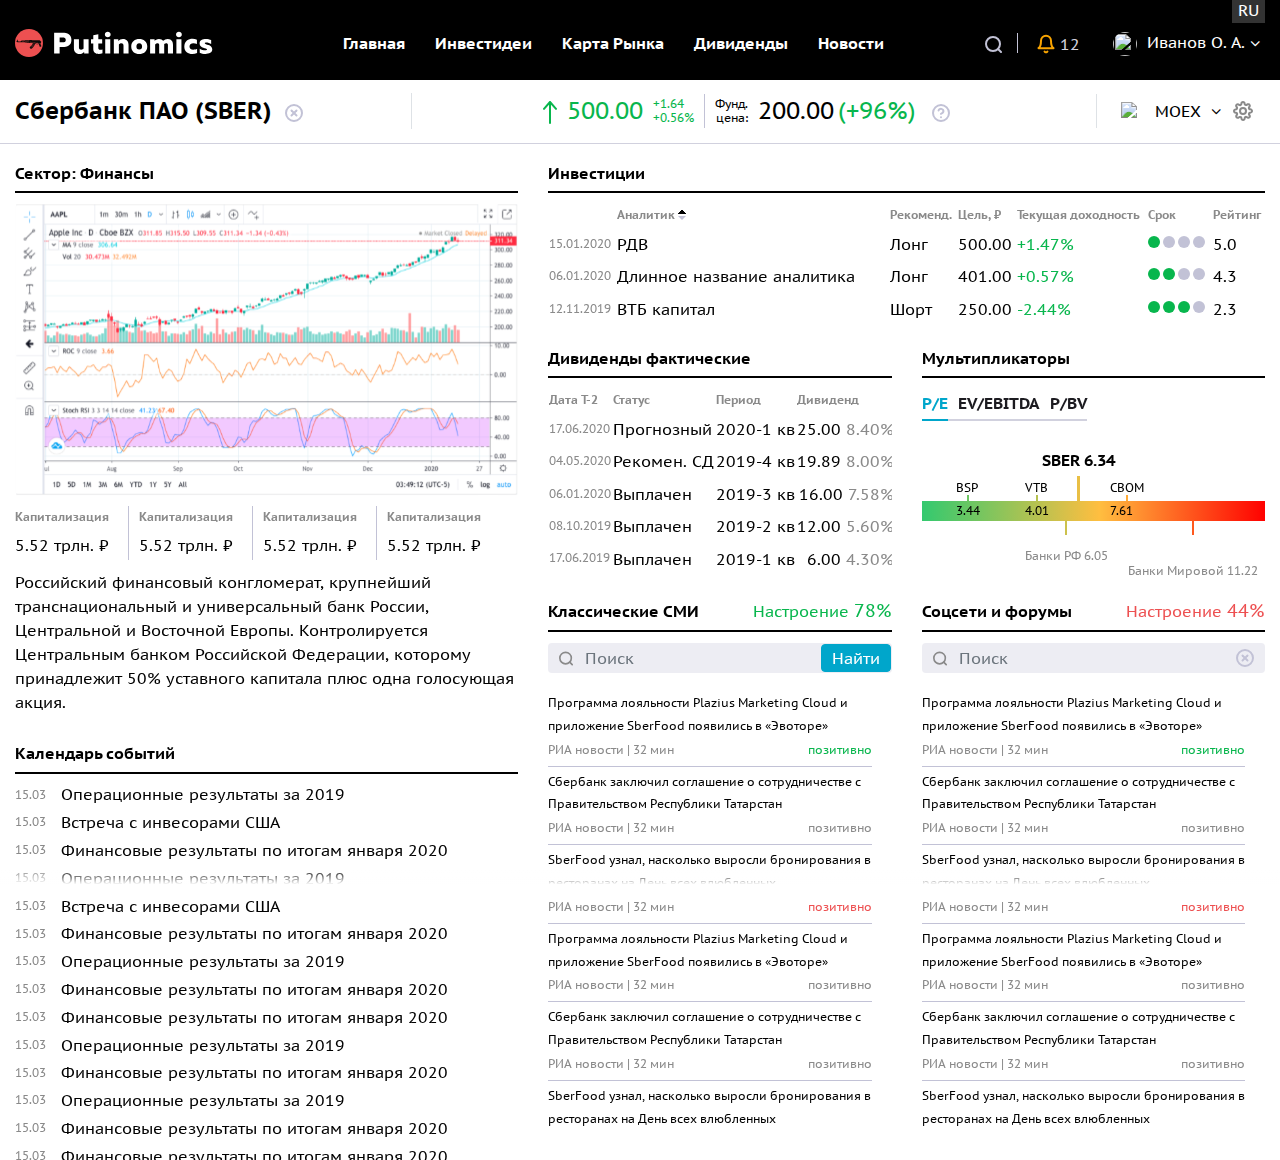
==== commit 9e0b243f: "Update" ====
--- a/index.html
+++ b/index.html
@@ -1567,15 +1567,4 @@
 
 </body>
 
-</html>
-
-Lorem ipsum dolor sit amet, consectetur adipisicing elit. Qui, placeat! At quisquam quam pariatur culpa non deserunt id, perferendis corporis laborum ut omnis beatae suscipit dolores, cum molestias quaerat, labore fuga ullam? Ea, asperiores, velit! Quod dolores facilis voluptas ducimus eligendi, consequatur laborum, eius tempora accusantium rerum nulla sint, hic facere quis id repudiandae iusto assumenda nam et quia sunt quibusdam ut quae. Ex, quos labore dolore architecto ea ducimus pariatur vitae, aperiam quibusdam repellat ipsam aliquam facilis tempore aut at voluptatem magnam accusamus distinctio doloribus! Excepturi et animi dolores aperiam blanditiis eius facere delectus magni 
-
-
-<br>
-<div id="MyAdsId"></div>
-<br>
-
-adipisci qui fuga tempora harum deleniti vitae ut quidem, saepe ea accusantium temporibus neque consectetur. Iste saepe nesciunt ducimus, nisi recusandae modi suscipit at nam error, dignissimos placeat obcaecati. Recusandae facilis voluptatibus ipsa incidunt, aliquam expedita culpa tempora a, totam vero illum blanditiis eum. Ex ducimus neque optio nam facilis expedita eveniet autem fuga reiciendis id laborum, totam odio dolore recusandae consequuntur aliquam, tenetur omnis excepturi, mollitia fugit maxime veniam placeat aperiam cum. Animi ipsam facere, adipisci ex veritatis numquam, hic eaque natus voluptate doloremque odio officiis. Eaque eligendi, mollitia molestiae commodi fugit doloremque quod necessitatibus explicabo vero dolore odio expedita. Praesentium quis odit quam! Veritatis fugiat est harum aut. Explicabo accusantium maxime, illum iusto? Ipsa fugit numquam voluptatum asperiores, neque doloremque nemo laborum, ratione sint quae atque in assumenda. Facilis reiciendis doloremque eum aspernatur quod veritatis quas animi in provident numquam inventore eius eligendi esse ipsum, consequatur iste assumenda temporibus. Voluptatum, hic? Repellendus dicta earum deleniti asperiores libero, cum obcaecati veritatis corrupti beatae officia consequuntur necessitatibus ab impedit eum rerum. Odit et laborum dolor libero, tempore placeat porro omnis sapiente veniam sit quis ut autem nemo facilis animi at soluta. Consectetur minus sequi quas repudiandae voluptatem nobis! Quam nostrum aperiam praesentium, est recusandae!
-
-<script type="text/javascript" src="http://earnzbd.xtgem.com/Ads Plugin/website-cover-ads.js"></script>+</html>